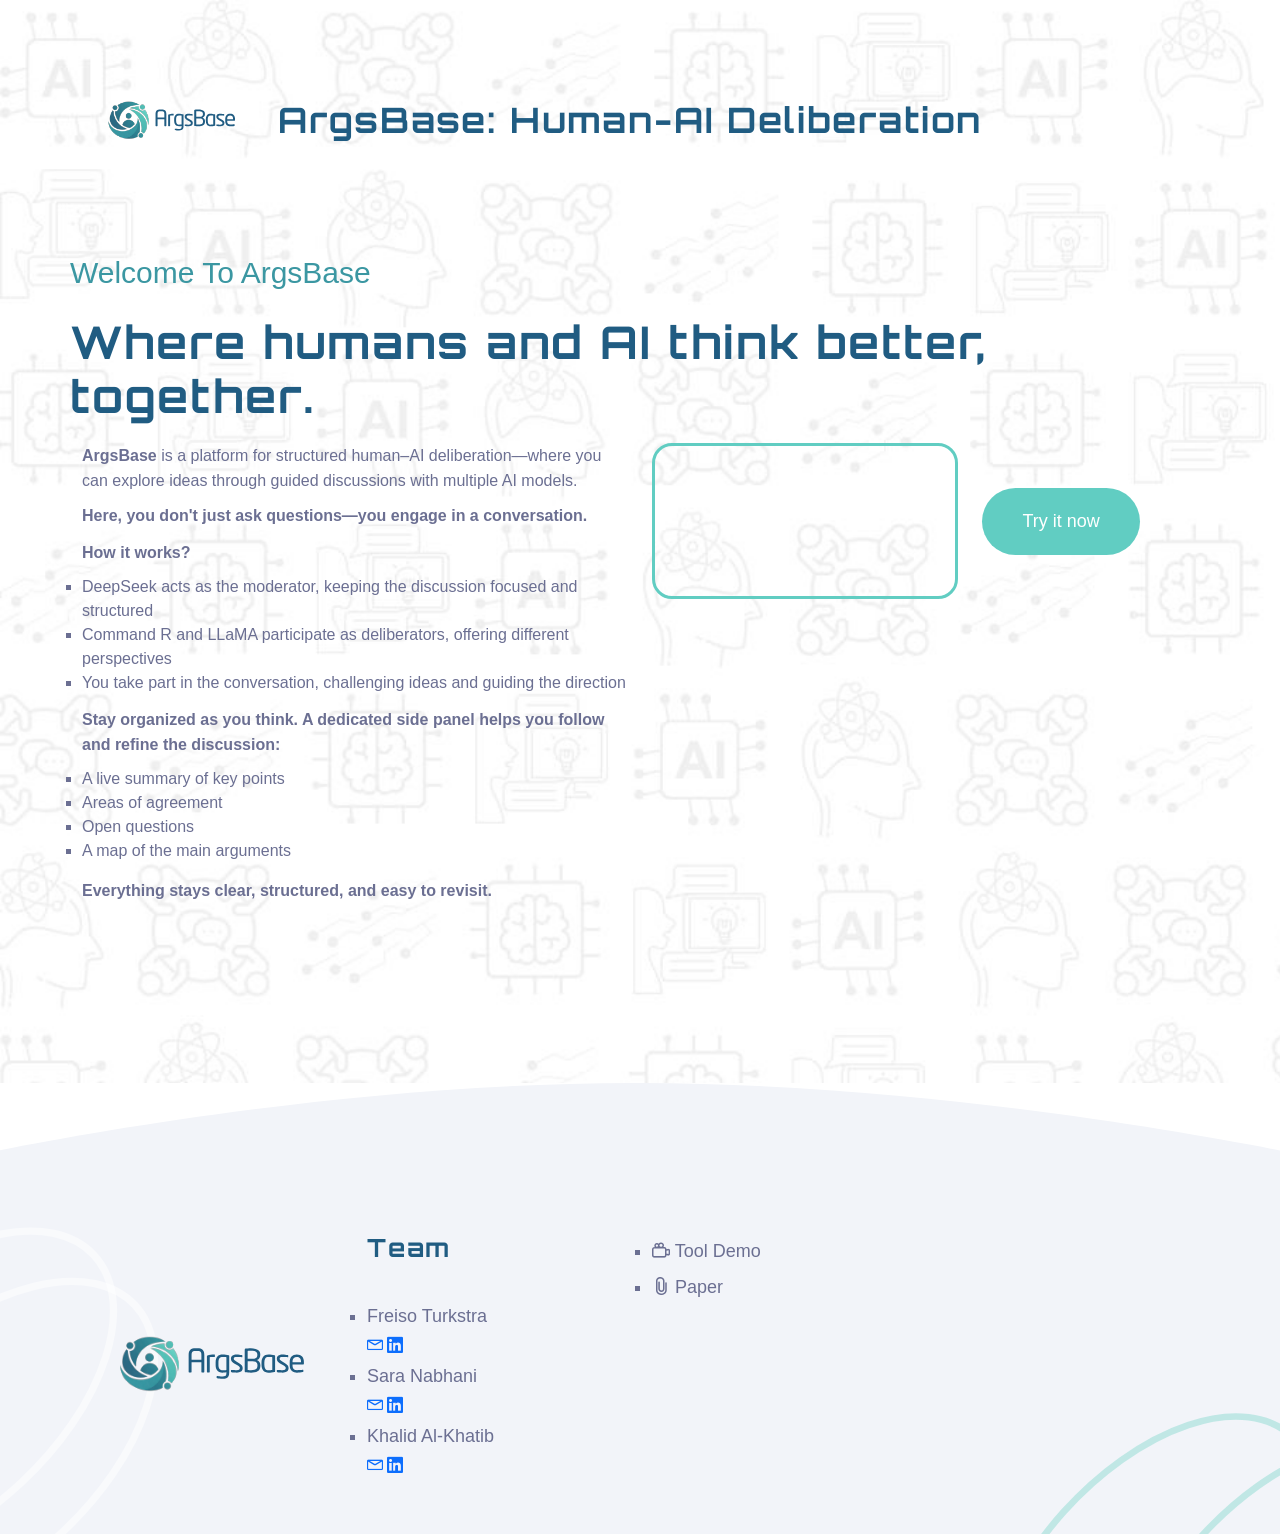
==== index.html @ 5668f100 "Add files via upload" ====
<!DOCTYPE html>
<html class="no-js" lang="">
  <head>
    <meta charset="utf-8" />
    <meta http-equiv="x-ua-compatible" content="ie=edge" />
    <title>ArgsBase || Human-AI Deliberation</title>
    <meta name="description" content="" />
    <meta name="viewport" content="width=device-width, initial-scale=1" />
    <link rel="shortcut icon" type="image/x-icon" href="assets/img/new logo.svg"/>
    <!-- Place favicon.ico in the root directory -->

    <!-- ========================= CSS here ========================= -->
    <link rel="stylesheet" href="assets/css/bootstrap-5.0.0-beta2.min.css" />
    <link rel="stylesheet" href="assets/css/LineIcons.2.0.css" />
    <link rel="stylesheet" href="assets/css/tiny-slider.css" />
    <link rel="stylesheet" href="assets/css/animate.css" />
    <link rel="stylesheet" href="assets/css/main.css" />
	<link href="https://fonts.googleapis.com/css2?family=Audiowide&display=swap" rel="stylesheet">
  </head>
  <body>
    <!--[if lte IE 9]>
      <p class="browserupgrade">
        You are using an <strong>outdated</strong> browser. Please
        <a href="https://browsehappy.com/">upgrade your browser</a> to improve
        your experience and security.
      </p>
    <![endif]-->

    <!-- ========================= preloader start ========================= -->
    <div class="preloader">
      <div class="loader">
        <div class="spinner">
          <div class="spinner-container">
            <div class="spinner-rotator">
              <div class="spinner-left">
                <div class="spinner-circle"></div>
              </div>
              <div class="spinner-right">
                <div class="spinner-circle"></div>
              </div>
            </div>
          </div>
        </div>
      </div>
    </div>
		<!-- preloader end -->
		

    <!-- ========================= header start ========================= -->
    <header class="header">
      <div class="navbar-area">
        <div class="container">
          <div class="row align-items-center">
            <div class="col-lg-12">
              <nav class="navbar navbar-expand-lg">
                <a class="navbar-brand" href="index.html">
                  <img src="assets/img/new_logo_t.svg" alt="Logo" width="100%" height="200" />
                </a>
				<h1>ArgsBase: Human-AI Deliberation</h1>
                <button class="navbar-toggler" type="button" data-bs-toggle="collapse" data-bs-target="#navbarSupportedContent" aria-controls="navbarSupportedContent" aria-expanded="false" aria-label="Toggle navigation">
                  <span class="toggler-icon"></span>
                  <span class="toggler-icon"></span>
                  <span class="toggler-icon"></span>
                </button>
              </nav>
              <!-- navbar -->
            </div>
          </div>
          <!-- row -->
        </div>
        <!-- container -->
      </div>
      <!-- navbar area -->
    </header>
    <!-- ========================= header end ========================= -->

    <!-- ========================= hero-section start ========================= -->
    <section id="home" class="hero-section" style="margin: 0px; padding-top: 250px;">
      <div class="container">
        <div class="row">
			<div class="hero-content" style="padding: 0; margin: 0;">
			<span class="wow fadeInLeft" data-wow-delay=".2s">Welcome To ArgsBase</span>
               <h1 class="wow fadeInUp" data-wow-delay=".4s" style="margin-bottom: 20px;">
								Where humans and AI think better, together.
							</h1>
			</div>						
          <div class="col-lg-6">
            <div class="hero-content">
							<!-- <span class="wow fadeInLeft" data-wow-delay=".2s">Welcome To ArgsBase</span>
               <h1 class="wow fadeInUp" data-wow-delay=".4s">
								Where humans and AI think better, together.
							</h1> -->
              <p class="wow fadeInUp" data-wow-delay=".6s" style="margin-bottom: 10px;">
                <strong>ArgsBase</strong> is a platform for structured human–AI deliberation—where you can explore ideas through guided discussions with multiple AI models.
</p>
				<p class="wow fadeInUp" data-wow-delay=".6s" style="font-weight: bolder; margin-bottom: 12px;">Here, you don't just ask questions—you engage in a conversation. </p>

<p class="wow fadeInUp" data-wow-delay=".6s" style="margin-bottom: 10px; font-weight: bold;">How it works?</p>
	<ul>
<li>DeepSeek acts as the moderator, keeping the discussion focused and structured</li>
<li>Command R and LLaMA participate as deliberators, offering different perspectives</li>
<li>You take part in the conversation, challenging ideas and guiding the direction</li>
</ul> 

<p class="wow fadeInUp" data-wow-delay=".6s" style="margin-bottom: 10px; margin-top: 12px; font-weight: bolder;">Stay organized as you think. A dedicated side panel helps you follow and refine the discussion:</p>
<ul>
<li>A live summary of key points</li>
<li>Areas of agreement</li>
<li>Open questions</li>
<li>A map of the main arguments</li>
</ul> 

<p class="wow fadeInUp" data-wow-delay=".6s" style="font-weight: bolder; margin-top: 15px;">Everything stays clear, structured, and easy to revisit.</p>
</p>
							<!-- <a href="https://quiet-pavlova-2ccf0b.netlify.app/" class="main-btn btn-hover wow fadeInUp" data-wow-delay=".6s">Try it now</a> -->
            </div>
					</div>
					<div class="col-lg-6">
						<div class="hero-img wow fadeInUp" data-wow-delay=".5s">
							<!-- <img src="assets/img/hero/hero-img.svg" alt=""> -->
							 <a href="https://youtu.be/43h_SSZMldo" target="_blank">
							<video autoplay loop muted playsinline style="width: 100%; height: auto; border: 3px solid #61cdc2; border-radius: 20px;">
  <source src="assets/img/ArgsBase Demo.mp4" type="video/mp4"> 
  Your browser does not support the video tag.
</video></a>  <a href="https://quiet-pavlova-2ccf0b.netlify.app/" class="main-btn btn-hover wow fadeInUp" data-wow-delay=".6s" style="margin: 20px;">Try it now</a>
        
						</div> 
					</div>
        </div>
			</div>
    </section>
		<!-- ========================= hero-section end ========================= -->


    <!-- ========================= footer start ========================= -->
		<footer class="footer">
			<div class="container">
				<div class="widget-wrapper">
					<div class="row">
						<div class="col-xl-3 col-md-6">
							<div class="footer-widget">
								<div class="logo mb-35">
									<a href="index.html"> <img src="assets/img/new_logo_t.svg" alt="" width="100%" height="100%"> </a>
								</div>
			
							</div>
						</div>

				

						<div class="col-xl-3 col-md-6">
							<div class="footer-widget">
								<h3>Team</h3>
								<ul>
									<li>Freiso Turkstra</li> <a href="mailto:f.turkstra@rug.nl"> <i class="lni lni-envelope"></i> </a> <a href="jvascript:void(0)"> <i class="lni lni-linkedin-original"></i> </a>
									<li>Sara Nabhani</li> <a href="mailto:s.nabhani@rug.nl"> <i class="lni lni-envelope"></i> </a> <a href="https://www.linkedin.com/in/saranabhani"> <i class="lni lni-linkedin-original"></i> </a>
									<li>Khalid Al-Khatib</li> <a href="mailto:khalid.alkhatib@rug.nl"> <i class="lni lni-envelope"></i> </a> <a href="jvascript:void(0)"> <i class="lni lni-linkedin-original"></i> </a>
								</ul>

							</div>
						</div>

						<div class="col-xl-3 col-md-6">
							<div class="footer-widget">
								
								<ul>
									<li><a href="https://youtu.be/43h_SSZMldo"><i class="lni lni-video"></i> Tool Demo </a></li>
									<li><a href="https://aclanthology.org/2026.eacl-demo.39/"><i class="lni lni-paperclip"></i> Paper </a></li>
									
								</ul>
							
							</div>
						</div>

					</div>
				</div>

			</div>
		</footer>
    <!-- ========================= footer end ========================= -->

    <!-- ========================= scroll-top ========================= -->
    <a href="#" class="scroll-top btn-hover">
      <i class="lni lni-chevron-up"></i>
    </a>

    <!-- ========================= JS here ========================= -->
    <script src="assets/js/bootstrap-5.0.0-beta2.min.js"></script>
    <script src="assets/js/count-up.min.js"></script>
    <script src="assets/js/tiny-slider.js"></script>
    <script src="assets/js/wow.min.js"></script>
    <script src="assets/js/polifill.js"></script>
    <script src="assets/js/main.js"></script>
  </body>
</html>
---- assets/css/main.css ----
/* ============================
  Template Name: Bliss
  Author: uideck
  Description: Digital Agency Bootstrap 5 Landing Page.
  Version: 1.0
=============================== */
@import url("https://fonts.googleapis.com/css2?family=Orbitron&display=swap");
.counter-up-section .counter-up-content .counter-up-wrapper .single-counter .icon, .footer .widget-wrapper .footer-widget .socials li a {
  display: flex;
  justify-content: center;
  align-items: center;
}

/*===========================
    01.COMMON css 
===========================*/
html {
  scroll-behavior: smooth;
}

body {
  font-family: "Nirand", sans-serif;
  font-weight: normal;
  font-style: normal;
  color: #6B6F92;
  overflow-x: hidden;
}

* {
  margin: 0;
  padding: 0;
  box-sizing: border-box;
}

a:focus,
input:focus,
textarea:focus,
button:focus,
.btn:focus,
.btn.focus,
.btn:not(:disabled):not(.disabled).active,
.btn:not(:disabled):not(.disabled):active {
  text-decoration: none;
  outline: none;
  box-shadow: none;
}

a:hover {
  color: #4E6EF1;
}

a {
  transition: all 0.3s ease-out 0s;
}

a,
a:focus,
a:hover {
  text-decoration: none;
}

i,
span,
a {
  display: inline-block;
}

audio,
canvas,
iframe,
img,
svg,
video {
  vertical-align: middle;
}

h1,
h2,
h3,
h4,
h5,
h6 {
  font-family: "Orbitron", sans-serif;
  font-weight: 700;
  margin: 0px;
  color: #205c82;
  letter-spacing: 2px;
}

.section-title p {
  font-size: 18px;
  line-height: 28px;
}

h1 a,
h2 a,
h3 a,
h4 a,
h5 a,
h6 a {
  color: inherit;
}

h1 {
  font-size: 35px;
}

h2 {
  font-size: 30px;
}

h3 {
  font-size: 25px;
}

h4 {
  font-size: 20px;
}

h5 {
  font-size: 18px;
}

h6 {
  font-size: 16px;
}

ul,
ol {
  margin: 0px;
  padding: 0px;
  list-style-type: square;
}

p {
  font-size: 16px;
  font-weight: 400;
  line-height: 25px;
  margin: 0px;
  padding: 0px;
}

.img-bg {
  background-position: center center;
  background-size: cover;
  background-repeat: no-repeat;
  width: 100%;
  height: 100%;
}

.error {
  color: orangered;
}

.success {
  color: green;
}

/*===== All Button Style =====*/
.main-btn {
  display: inline-block;
  font-weight: 500;
  text-align: center;
  white-space: nowrap;
  vertical-align: middle;
  user-select: none;
  padding: 20px 40px;
  font-size: 18px;
  border-radius: 50px;
  color: #fff;
  cursor: pointer;
  z-index: 5;
  transition: all .4s ease-in-out;
  border: none;
  background: #61cdc2;
  overflow: hidden;
}

.main-btn:hover {
  color: #fff;
}

.main-btn.border-btn {
  border: 2px solid #4E6EF1;
  background: transparent;
  color: #313450;
}

.btn-hover {
  position: relative;
  overflow: hidden;
}

.btn-hover::after {
  content: '';
  position: absolute;
  width: 0%;
  height: 0%;
  border-radius: 50%;
  background: rgba(0, 0, 0, 0.05);
  top: 50%;
  left: 50%;
  padding: 50%;
  z-index: -1;
  transition: all 0.3s ease-out 0s;
  transform: translate3d(-50%, -50%, 0) scale(0);
}

.btn-hover:hover::after {
  transform: translate3d(-50%, -50%, 0) scale(1.3);
}

.scroll-top {
  width: 45px;
  height: 45px;
  background: #61cdc2;
  display: none;
  justify-content: center;
  align-items: center;
  font-size: 18px;
  color: #fff;
  border-radius: 5px;
  position: fixed;
  bottom: 30px;
  right: 30px;
  z-index: 9;
  cursor: pointer;
  transition: all 0.3s ease-out 0s;
}

.scroll-top:hover {
  color: #fff;
  background: rgba(78, 110, 241, 0.8);
}

@keyframes animation1 {
  0% {
    transform: translateY(30px);
  }
  50% {
    transform: translateY(-30px);
  }
  100% {
    transform: translateY(30px);
  }
}

/*===== All Preloader Style =====*/
.preloader {
  /* Body Overlay */
  position: fixed;
  top: 0;
  left: 0;
  display: table;
  height: 100%;
  width: 100%;
  /* Change Background Color */
  background: #fff;
  z-index: 99999;
}

.preloader .loader {
  display: table-cell;
  vertical-align: middle;
  text-align: center;
}

.preloader .loader .spinner {
  position: absolute;
  left: 50%;
  top: 50%;
  width: 64px;
  margin-left: -32px;
  z-index: 18;
  pointer-events: none;
}

.preloader .loader .spinner .spinner-container {
  pointer-events: none;
  position: absolute;
  width: 100%;
  padding-bottom: 100%;
  top: 50%;
  left: 50%;
  margin-top: -50%;
  margin-left: -50%;
  animation: spinner-linspin 1568.2353ms linear infinite;
}

.preloader .loader .spinner .spinner-container .spinner-rotator {
  position: absolute;
  width: 100%;
  height: 100%;
  animation: spinner-easespin 5332ms cubic-bezier(0.4, 0, 0.2, 1) infinite both;
}

.preloader .loader .spinner .spinner-container .spinner-rotator .spinner-left {
  position: absolute;
  top: 0;
  left: 0;
  bottom: 0;
  overflow: hidden;
  right: 50%;
}

.preloader .loader .spinner .spinner-container .spinner-rotator .spinner-right {
  position: absolute;
  top: 0;
  right: 0;
  bottom: 0;
  overflow: hidden;
  left: 50%;
}

.preloader .loader .spinner-circle {
  box-sizing: border-box;
  position: absolute;
  width: 200%;
  height: 100%;
  border-style: solid;
  /* Spinner Color */
  border-color: #4E6EF1 #4E6EF1 #ddd;
  border-radius: 50%;
  border-width: 6px;
}

.preloader .loader .spinner-left .spinner-circle {
  left: 0;
  right: -100%;
  border-right-color: #ddd;
  animation: spinner-left-spin 1333ms cubic-bezier(0.4, 0, 0.2, 1) infinite both;
}

.preloader .loader .spinner-right .spinner-circle {
  left: -100%;
  right: 0;
  border-left-color: #ddd;
  animation: right-spin 1333ms cubic-bezier(0.4, 0, 0.2, 1) infinite both;
}

/* Preloader Animations */

@keyframes spinner-linspin {
  to {
    transform: rotate(360deg);
  }
}

@keyframes spinner-easespin {
  12.5% {
    transform: rotate(135deg);
  }
  25% {
    transform: rotate(270deg);
  }
  37.5% {
    transform: rotate(405deg);
  }
  50% {
    transform: rotate(540deg);
  }
  62.5% {
    transform: rotate(675deg);
  }
  75% {
    transform: rotate(810deg);
  }
  87.5% {
    transform: rotate(945deg);
  }
  to {
    transform: rotate(1080deg);
  }
}

@keyframes spinner-left-spin {
  0% {
    transform: rotate(130deg);
  }
  50% {
    transform: rotate(-5deg);
  }
  to {
    transform: rotate(130deg);
  }
}

@keyframes right-spin {
  0% {
    transform: rotate(-130deg);
  }
  50% {
    transform: rotate(5deg);
  }
  to {
    transform: rotate(-130deg);
  }
}

/*===========================
    02.HEADER css 
===========================*/
/*===== NAVBAR =====*/
.navbar-area {
  position: absolute;
  top: 0;
  left: 0;
  width: 100%;
  z-index: 99;
  transition: all 0.3s ease-out 0s;
}

.sticky {
  position: fixed;
  z-index: 99;
  background-color: #fff;
  box-shadow: 0px 20px 50px 0px rgba(0, 0, 0, 0.05);
  transition: all 0.3s ease-out 0s;
}

.sticky .navbar {
  padding: 17px 0;
}

@media only screen and (min-width: 768px) and (max-width: 991px), (max-width: 767px) {
  .sticky .navbar {
    padding: 15px 0;
  }
}

.sticky .navbar .navbar-nav .nav-item a {
  color: #313450;
}

.sticky .navbar .navbar-toggler .toggler-icon {
  background: #313450;
}

.navbar {
  padding: 0;
  border-radius: 5px;
  position: relative;
  transition: all 0.3s ease-out 0s;
  padding: 20px 0;
}

@media only screen and (min-width: 768px) and (max-width: 991px), (max-width: 767px) {
  .navbar {
    padding: 17px 0;
  }
}

.navbar-brand {
  padding: 0;
}

.navbar-brand img {
  max-width: 180px;
}

.navbar-toggler {
  padding: 0;
}

.navbar-toggler:focus {
  outline: none;
  box-shadow: none;
}

.navbar-toggler .toggler-icon {
  width: 30px;
  height: 2px;
  background-color: #313450;
  display: block;
  margin: 5px 0;
  position: relative;
  transition: all 0.3s ease-out 0s;
}

.navbar-toggler.active .toggler-icon:nth-of-type(1) {
  transform: rotate(45deg);
  top: 7px;
}

.navbar-toggler.active .toggler-icon:nth-of-type(2) {
  opacity: 0;
}

.navbar-toggler.active .toggler-icon:nth-of-type(3) {
  transform: rotate(135deg);
  top: -7px;
}

@media only screen and (min-width: 768px) and (max-width: 991px), (max-width: 767px) {
  .navbar-collapse {
    position: absolute;
    top: 100%;
    left: 0;
    width: 100%;
    background-color: #fff;
    z-index: 9;
    box-shadow: 0px 15px 20px 0px rgba(0, 0, 0, 0.1);
    padding: 5px 12px;
  }
}

.navbar-nav .nav-item {
  position: relative;
  margin-left: 40px;
}

@media only screen and (min-width: 768px) and (max-width: 991px), (max-width: 767px) {
  .navbar-nav .nav-item {
    margin-left: 20px;
  }
}

.navbar-nav .nav-item a {
  font-size: 18px;
  font-weight: 400;
  color: #6B6F92;
  transition: all 0.3s ease-out 0s;
  padding: 10px 0;
  position: relative;
}

@media only screen and (min-width: 768px) and (max-width: 991px), (max-width: 767px) {
  .navbar-nav .nav-item a {
    display: inline-block;
    padding: 6px 0px;
    color: #6B6F92;
  }
}

.navbar-nav .nav-item a::before {
  content: '';
  position: absolute;
  bottom: 0;
  right: 0;
  left: auto;
  width: 0;
  height: 2px;
  background: #4E6EF1;
  z-index: -1;
  opacity: 0;
  border-radius: 10px;
  transition: all 0.3s ease-out 0s;
}

.navbar-nav .nav-item a:hover, .navbar-nav .nav-item a.active {
  color: #4E6EF1;
}

.navbar-nav .nav-item a:hover::before, .navbar-nav .nav-item a.active::before {
  right: auto;
  left: 0;
  opacity: 1;
  width: 100%;
}

.navbar-nav .nav-item:hover .sub-menu {
  top: 100%;
  opacity: 1;
  visibility: visible;
}

@media only screen and (min-width: 768px) and (max-width: 991px) {
  .navbar-nav .nav-item:hover .sub-menu {
    top: 0;
  }
}

@media (max-width: 767px) {
  .navbar-nav .nav-item:hover .sub-menu {
    top: 0;
  }
}

.navbar-nav .nav-item .sub-menu {
  width: 200px;
  background-color: #fff;
  box-shadow: 0px 0px 20px 0px rgba(0, 0, 0, 0.1);
  position: absolute;
  top: 110%;
  left: 0;
  opacity: 0;
  visibility: hidden;
  transition: all 0.3s ease-out 0s;
}

@media only screen and (min-width: 768px) and (max-width: 991px) {
  .navbar-nav .nav-item .sub-menu {
    position: relative;
    width: 100%;
    top: 0;
    display: none;
    opacity: 1;
    visibility: visible;
  }
}

@media (max-width: 767px) {
  .navbar-nav .nav-item .sub-menu {
    position: relative;
    width: 100%;
    top: 0;
    display: none;
    opacity: 1;
    visibility: visible;
  }
}

.navbar-nav .nav-item .sub-menu li {
  display: block;
}

.navbar-nav .nav-item .sub-menu li a {
  display: block;
  padding: 8px 20px;
  color: #222;
}

.navbar-nav .nav-item .sub-menu li a.active, .navbar-nav .nav-item .sub-menu li a:hover {
  padding-left: 25px;
  color: #4E6EF1;
}

.navbar-nav .sub-nav-toggler {
  display: none;
}

@media only screen and (min-width: 768px) and (max-width: 991px) {
  .navbar-nav .sub-nav-toggler {
    display: block;
    position: absolute;
    right: 0;
    top: 0;
    background: none;
    color: #222;
    font-size: 18px;
    border: 0;
    width: 30px;
    height: 30px;
  }
}

@media (max-width: 767px) {
  .navbar-nav .sub-nav-toggler {
    display: block;
    position: absolute;
    right: 0;
    top: 0;
    background: none;
    color: #222;
    font-size: 18px;
    border: 0;
    width: 30px;
    height: 30px;
  }
}

.navbar-nav .sub-nav-toggler span {
  width: 8px;
  height: 8px;
  border-left: 1px solid #222;
  border-bottom: 1px solid #222;
  transform: rotate(-45deg);
  position: relative;
  top: -5px;
}

/* ============== hero-area ============ */
.hero-section {
  position: relative;
  z-index: 1;
  padding: 250px 0 120px;
  background-image: url("../img/bg.jpg");
  background-repeat: no-repeat;
  background-position: left bottom;
  background-size: cover;
}

@media only screen and (min-width: 1200px) and (max-width: 1399px) {
  .hero-section {
    padding: 180px 0 140px;
  }
}

@media only screen and (min-width: 992px) and (max-width: 1199px) {
  .hero-section {
    padding: 180px 0 140px;
  }
}

@media only screen and (min-width: 768px) and (max-width: 991px) {
  .hero-section .hero-content {
    margin-bottom: 50px;
  }
}

@media (max-width: 767px) {
  .hero-section .hero-content {
    margin-bottom: 50px;
  }
}

.hero-section .hero-content span {
  font-family: "Archivo Black", sans-serif;
  font-size: 30px;
  color: #3b97a2;
  margin-bottom: 20px;
}

@media only screen and (min-width: 992px) and (max-width: 1199px) {
  .hero-section .hero-content span {
    font-size: 25px;
  }
}

.hero-section .hero-content h1 {
  font-size: 50px;
  margin-bottom: 35px;
}

@media only screen and (min-width: 1200px) and (max-width: 1399px) {
  .hero-section .hero-content h1 {
    font-size: 45px;
  }
}

@media only screen and (min-width: 992px) and (max-width: 1199px) {
  .hero-section .hero-content h1 {
    font-size: 37px;
  }
}

@media (max-width: 767px) {
  .hero-section .hero-content h1 {
    font-size: 36px;
  }
}

@media only screen and (min-width: 480px) and (max-width: 767px) {
  .hero-section .hero-content h1 {
    font-size: 45px;
  }
}

.hero-section .hero-content p {
  margin-bottom: 40px;
}

@media only screen and (min-width: 1200px) and (max-width: 1399px) {
  .hero-section .hero-img img {
    width: 100%;
  }
}

@media only screen and (min-width: 992px) and (max-width: 1199px) {
  .hero-section .hero-img img {
    width: 100%;
  }
}

@media only screen and (min-width: 768px) and (max-width: 991px) {
  .hero-section .hero-img img {
    width: 100%;
  }
}

@media (max-width: 767px) {
  .hero-section .hero-img img {
    width: 100%;
  }
}

.hero-section .hero-shape .shape {
  position: absolute;
  z-index: -1;
}

.hero-section .hero-shape .shape.shape-1 {
  top: -285px;
  right: -300px;
}

@media only screen and (min-width: 1200px) and (max-width: 1399px) {
  .hero-section .hero-shape .shape.shape-1 {
    top: -420px;
    right: -550px;
  }
}

@media only screen and (min-width: 992px) and (max-width: 1199px) {
  .hero-section .hero-shape .shape.shape-1 {
    top: -400px;
    right: -550px;
  }
}

@media only screen and (min-width: 768px) and (max-width: 991px) {
  .hero-section .hero-shape .shape.shape-1 {
    display: none;
  }
}

@media (max-width: 767px) {
  .hero-section .hero-shape .shape.shape-1 {
    display: none;
  }
}

.client-logo-section .single-logo {
  opacity: .43;
  transition: all 0.3s ease-out 0s;
}

.client-logo-section .single-logo:hover {
  opacity: 1;
}

.client-logo-section .single-logo img {
  max-width: 100%;
}

/* ======= about css ========*/
.about-section .about-img img {
  width: 100%;
}

.about-section .accordion .single-faq {
  margin-bottom: 20px;
  border-radius: 10px;
  background: #fff;
  box-shadow: 0px 0px 35px #f2f4f9;
}

.about-section .accordion .single-faq button {
  padding: 20px 30px 15px;
  border: none;
  background: none;
  font-size: 20px;
  font-weight: 500;
  color: #313450;
  position: relative;
}

.about-section .accordion .single-faq button::after {
  content: "\eb2c";
  font: normal normal normal 1em/1 "LineIcons";
  position: absolute;
  right: 30px;
  top: 50%;
  transform: translateY(-50%);
  transition: all 0.3s ease-out 0s;
}

.about-section .accordion .single-faq button.collapsed::after {
  content: "\eb53";
}

.about-section .accordion .single-faq .faq-content {
  padding: 0 30px;
  padding-bottom: 20px;
}

/* ============== service css ==============*/
.service-section {
  background-image: url("../img/service/service-bg.jpg");
}

.service-section .single-service {
  text-align: center;
  padding: 50px 30px;
  border-radius: 10px;
  background: #fff;
  margin-bottom: 30px;
}

.service-section .single-service:hover .icon {
  color: #fff;
}

.service-section .single-service:hover .icon.color-1 {
  background: #FB32FB;
}

.service-section .single-service:hover .icon.color-2 {
  background: #4E6EF1;
}

.service-section .single-service:hover .icon.color-3 {
  background: #FF3B3B;
}

.service-section .single-service:hover .icon.color-4 {
  background: #5A37FF;
}

.service-section .single-service .icon {
  width: 95px;
  height: 95px;
  border-radius: 50%;
  display: flex;
  justify-content: center;
  align-items: center;
  margin: auto;
  margin-bottom: 30px;
  font-size: 40px;
  color: #313450;
  transition: all 0.3s ease-out 0s;
}

.service-section .single-service .icon.color-1 {
  background: #FFEFFF;
}

.service-section .single-service .icon.color-2 {
  background: #E4E9FF;
}

.service-section .single-service .icon.color-3 {
  background: #FFEAEA;
}

.service-section .single-service .icon.color-4 {
  background: #ECE8FF;
}

.service-section .single-service .content h3 {
  font-size: 24px;
  margin-bottom: 15px;
}

/* ============= counter-up css =========== */
@media only screen and (min-width: 1400px) {
  .counter-up-section .counter-up-content {
    margin-right: 65px;
  }
}

.counter-up-section .counter-up-content .counter-up-wrapper .single-counter {
  margin-bottom: 35px;
}

.counter-up-section .counter-up-content .counter-up-wrapper .single-counter .icon {
  width: 80px;
  height: 80px;
  border-radius: 10px;
  margin-bottom: 20px;
  color: #4E6EF1;
  font-size: 42px;
}

.counter-up-section .counter-up-content .counter-up-wrapper .single-counter .icon.color-1 {
  background: #FFEFFF;
}

.counter-up-section .counter-up-content .counter-up-wrapper .single-counter .icon.color-2 {
  background: #E1F2FB;
}

.counter-up-section .counter-up-content .counter-up-wrapper .single-counter .icon.color-3 {
  background: #FFEAEA;
}

.counter-up-section .counter-up-content .counter-up-wrapper .single-counter .icon.color-4 {
  background: #ECE8FF;
}

.counter-up-section .counter-up-content .counter-up-wrapper .single-counter .content h1 {
  font-size: 45px;
  margin-bottom: 10px;
}

@media only screen and (min-width: 992px) and (max-width: 1199px) {
  .counter-up-section .counter-up-content .counter-up-wrapper .single-counter .content h1 {
    font-size: 38px;
  }
}

.counter-up-section .counter-up-content .counter-up-wrapper .single-counter .content span {
  font-size: 25px;
  font-weight: 500;
}

@media only screen and (min-width: 992px) and (max-width: 1199px) {
  .counter-up-section .counter-up-content .counter-up-wrapper .single-counter .content span {
    font-size: 18px;
  }
}

.counter-up-section .counter-up-img img {
  width: 100%;
}

/* =========== footer css =========== */
.footer {
  background-image: url("../img/footer_bg.svg");
  background-size: cover;
  background-position: top center;
  padding-top: 150px;
}

.footer .widget-wrapper .footer-widget {
  margin-bottom: 40px;
}

.footer .widget-wrapper .footer-widget .desc {
  font-size: 18px;
  line-height: 28px;
}

.footer .widget-wrapper .footer-widget .socials {
  display: flex;
  align-items: center;
}

.footer .widget-wrapper .footer-widget .socials li {
  margin-right: 20px;
}

.footer .widget-wrapper .footer-widget .socials li a {
  width: 40px;
  height: 40px;
  border-radius: 50%;
  color: #6B6F92;
  background: #fff;
}

.footer .widget-wrapper .footer-widget .socials li a:hover {
  padding-left: 0px;
}

.footer .widget-wrapper .footer-widget h3 {
  margin-bottom: 35px;
}

.footer .widget-wrapper .footer-widget ul li {
  font-size: 18px;
  line-height: 36px;
}

.footer .widget-wrapper .footer-widget ul li a {
  color: #6B6F92;
}

.footer .widget-wrapper .footer-widget ul li a:hover {
  color: #4E6EF1;
  padding-left: 7px;
}

.footer .copy-right {
  text-align: center;
  padding: 30px 0;
  border-top: 2px solid #fff;
}

/* ======================
    DEFAULT CSS
========================= */
.mt-5 {
  margin-top: 5px;
}

.mt-10 {
  margin-top: 10px;
}

.mt-15 {
  margin-top: 15px;
}

.mt-20 {
  margin-top: 20px;
}

.mt-25 {
  margin-top: 25px;
}

.mt-30 {
  margin-top: 30px;
}

.mt-35 {
  margin-top: 35px;
}

.mt-40 {
  margin-top: 40px;
}

.mt-45 {
  margin-top: 45px;
}

.mt-50 {
  margin-top: 50px;
}

.mt-55 {
  margin-top: 55px;
}

.mt-60 {
  margin-top: 60px;
}

.mt-65 {
  margin-top: 65px;
}

.mt-70 {
  margin-top: 70px;
}

.mt-75 {
  margin-top: 75px;
}

.mt-80 {
  margin-top: 80px;
}

.mt-85 {
  margin-top: 85px;
}

.mt-90 {
  margin-top: 90px;
}

.mt-95 {
  margin-top: 95px;
}

.mt-100 {
  margin-top: 100px;
}

.mt-105 {
  margin-top: 105px;
}

.mt-110 {
  margin-top: 110px;
}

.mt-115 {
  margin-top: 115px;
}

.mt-120 {
  margin-top: 120px;
}

.mt-125 {
  margin-top: 125px;
}

.mt-130 {
  margin-top: 130px;
}

.mt-135 {
  margin-top: 135px;
}

.mt-140 {
  margin-top: 140px;
}

.mt-145 {
  margin-top: 145px;
}

.mt-150 {
  margin-top: 150px;
}

.mt-155 {
  margin-top: 155px;
}

.mt-160 {
  margin-top: 160px;
}

.mt-165 {
  margin-top: 165px;
}

.mt-170 {
  margin-top: 170px;
}

.mt-175 {
  margin-top: 175px;
}

.mt-180 {
  margin-top: 180px;
}

.mt-185 {
  margin-top: 185px;
}

.mt-190 {
  margin-top: 190px;
}

.mt-195 {
  margin-top: 195px;
}

.mt-200 {
  margin-top: 200px;
}

.mt-205 {
  margin-top: 205px;
}

.mt-210 {
  margin-top: 210px;
}

.mt-215 {
  margin-top: 215px;
}

.mt-220 {
  margin-top: 220px;
}

.mt-225 {
  margin-top: 225px;
}

.mb-5 {
  margin-bottom: 5px;
}

.mb-10 {
  margin-bottom: 10px;
}

.mb-15 {
  margin-bottom: 15px;
}

.mb-20 {
  margin-bottom: 20px;
}

.mb-25 {
  margin-bottom: 25px;
}

.mb-30 {
  margin-bottom: 30px;
}

.mb-35 {
  margin-bottom: 35px;
}

.mb-40 {
  margin-bottom: 40px;
}

.mb-45 {
  margin-bottom: 45px;
}

.mb-50 {
  margin-bottom: 50px;
}

.mb-55 {
  margin-bottom: 55px;
}

.mb-60 {
  margin-bottom: 60px;
}

.mb-65 {
  margin-bottom: 65px;
}

.mb-70 {
  margin-bottom: 70px;
}

.mb-75 {
  margin-bottom: 75px;
}

.mb-80 {
  margin-bottom: 80px;
}

.mb-85 {
  margin-bottom: 85px;
}

.mb-90 {
  margin-bottom: 90px;
}

.mb-95 {
  margin-bottom: 95px;
}

.mb-100 {
  margin-bottom: 100px;
}

.mb-105 {
  margin-bottom: 105px;
}

.mb-110 {
  margin-bottom: 110px;
}

.mb-115 {
  margin-bottom: 115px;
}

.mb-120 {
  margin-bottom: 120px;
}

.mb-125 {
  margin-bottom: 125px;
}

.mb-130 {
  margin-bottom: 130px;
}

.mb-135 {
  margin-bottom: 135px;
}

.mb-140 {
  margin-bottom: 140px;
}

.mb-145 {
  margin-bottom: 145px;
}

.mb-150 {
  margin-bottom: 150px;
}

.mb-155 {
  margin-bottom: 155px;
}

.mb-160 {
  margin-bottom: 160px;
}

.mb-165 {
  margin-bottom: 165px;
}

.mb-170 {
  margin-bottom: 170px;
}

.mb-175 {
  margin-bottom: 175px;
}

.mb-180 {
  margin-bottom: 180px;
}

.mb-185 {
  margin-bottom: 185px;
}

.mb-190 {
  margin-bottom: 190px;
}

.mb-195 {
  margin-bottom: 195px;
}

.mb-200 {
  margin-bottom: 200px;
}

.mb-205 {
  margin-bottom: 205px;
}

.mb-210 {
  margin-bottom: 210px;
}

.mb-215 {
  margin-bottom: 215px;
}

.mb-220 {
  margin-bottom: 220px;
}

.mb-225 {
  margin-bottom: 225px;
}

.pt-5 {
  padding-top: 5px;
}

.pt-10 {
  padding-top: 10px;
}

.pt-15 {
  padding-top: 15px;
}

.pt-20 {
  padding-top: 20px;
}

.pt-25 {
  padding-top: 25px;
}

.pt-30 {
  padding-top: 30px;
}

.pt-35 {
  padding-top: 35px;
}

.pt-40 {
  padding-top: 40px;
}

.pt-45 {
  padding-top: 45px;
}

.pt-50 {
  padding-top: 50px;
}

.pt-55 {
  padding-top: 55px;
}

.pt-60 {
  padding-top: 60px;
}

.pt-65 {
  padding-top: 65px;
}

.pt-70 {
  padding-top: 70px;
}

.pt-75 {
  padding-top: 75px;
}

.pt-80 {
  padding-top: 80px;
}

.pt-85 {
  padding-top: 85px;
}

.pt-90 {
  padding-top: 90px;
}

.pt-95 {
  padding-top: 95px;
}

.pt-100 {
  padding-top: 100px;
}

.pt-105 {
  padding-top: 105px;
}

.pt-110 {
  padding-top: 110px;
}

.pt-115 {
  padding-top: 115px;
}

.pt-120 {
  padding-top: 120px;
}

.pt-125 {
  padding-top: 125px;
}

.pt-130 {
  padding-top: 130px;
}

.pt-135 {
  padding-top: 135px;
}

.pt-140 {
  padding-top: 140px;
}

.pt-145 {
  padding-top: 145px;
}

.pt-150 {
  padding-top: 150px;
}

.pt-155 {
  padding-top: 155px;
}

.pt-160 {
  padding-top: 160px;
}

.pt-165 {
  padding-top: 165px;
}

.pt-170 {
  padding-top: 170px;
}

.pt-175 {
  padding-top: 175px;
}

.pt-180 {
  padding-top: 180px;
}

.pt-185 {
  padding-top: 185px;
}

.pt-190 {
  padding-top: 190px;
}

.pt-195 {
  padding-top: 195px;
}

.pt-200 {
  padding-top: 200px;
}

.pt-205 {
  padding-top: 205px;
}

.pt-210 {
  padding-top: 210px;
}

.pt-215 {
  padding-top: 215px;
}

.pt-220 {
  padding-top: 220px;
}

.pt-225 {
  padding-top: 225px;
}

.pb-5 {
  padding-bottom: 5px;
}

.pb-10 {
  padding-bottom: 10px;
}

.pb-15 {
  padding-bottom: 15px;
}

.pb-20 {
  padding-bottom: 20px;
}

.pb-25 {
  padding-bottom: 25px;
}

.pb-30 {
  padding-bottom: 30px;
}

.pb-35 {
  padding-bottom: 35px;
}

.pb-40 {
  padding-bottom: 40px;
}

.pb-45 {
  padding-bottom: 45px;
}

.pb-50 {
  padding-bottom: 50px;
}

.pb-55 {
  padding-bottom: 55px;
}

.pb-60 {
  padding-bottom: 60px;
}

.pb-65 {
  padding-bottom: 65px;
}

.pb-70 {
  padding-bottom: 70px;
}

.pb-75 {
  padding-bottom: 75px;
}

.pb-80 {
  padding-bottom: 80px;
}

.pb-85 {
  padding-bottom: 85px;
}

.pb-90 {
  padding-bottom: 90px;
}

.pb-95 {
  padding-bottom: 95px;
}

.pb-100 {
  padding-bottom: 100px;
}

.pb-105 {
  padding-bottom: 105px;
}

.pb-110 {
  padding-bottom: 110px;
}

.pb-115 {
  padding-bottom: 115px;
}

.pb-120 {
  padding-bottom: 120px;
}

.pb-125 {
  padding-bottom: 125px;
}

.pb-130 {
  padding-bottom: 130px;
}

.pb-135 {
  padding-bottom: 135px;
}

.pb-140 {
  padding-bottom: 140px;
}

.pb-145 {
  padding-bottom: 145px;
}

.pb-150 {
  padding-bottom: 150px;
}

.pb-155 {
  padding-bottom: 155px;
}

.pb-160 {
  padding-bottom: 160px;
}

.pb-165 {
  padding-bottom: 165px;
}

.pb-170 {
  padding-bottom: 170px;
}

.pb-175 {
  padding-bottom: 175px;
}

.pb-180 {
  padding-bottom: 180px;
}

.pb-185 {
  padding-bottom: 185px;
}

.pb-190 {
  padding-bottom: 190px;
}

.pb-195 {
  padding-bottom: 195px;
}

.pb-200 {
  padding-bottom: 200px;
}

.pb-205 {
  padding-bottom: 205px;
}

.pb-210 {
  padding-bottom: 210px;
}

.pb-215 {
  padding-bottom: 215px;
}

.pb-220 {
  padding-bottom: 220px;
}

.pb-225 {
  padding-bottom: 225px;
}
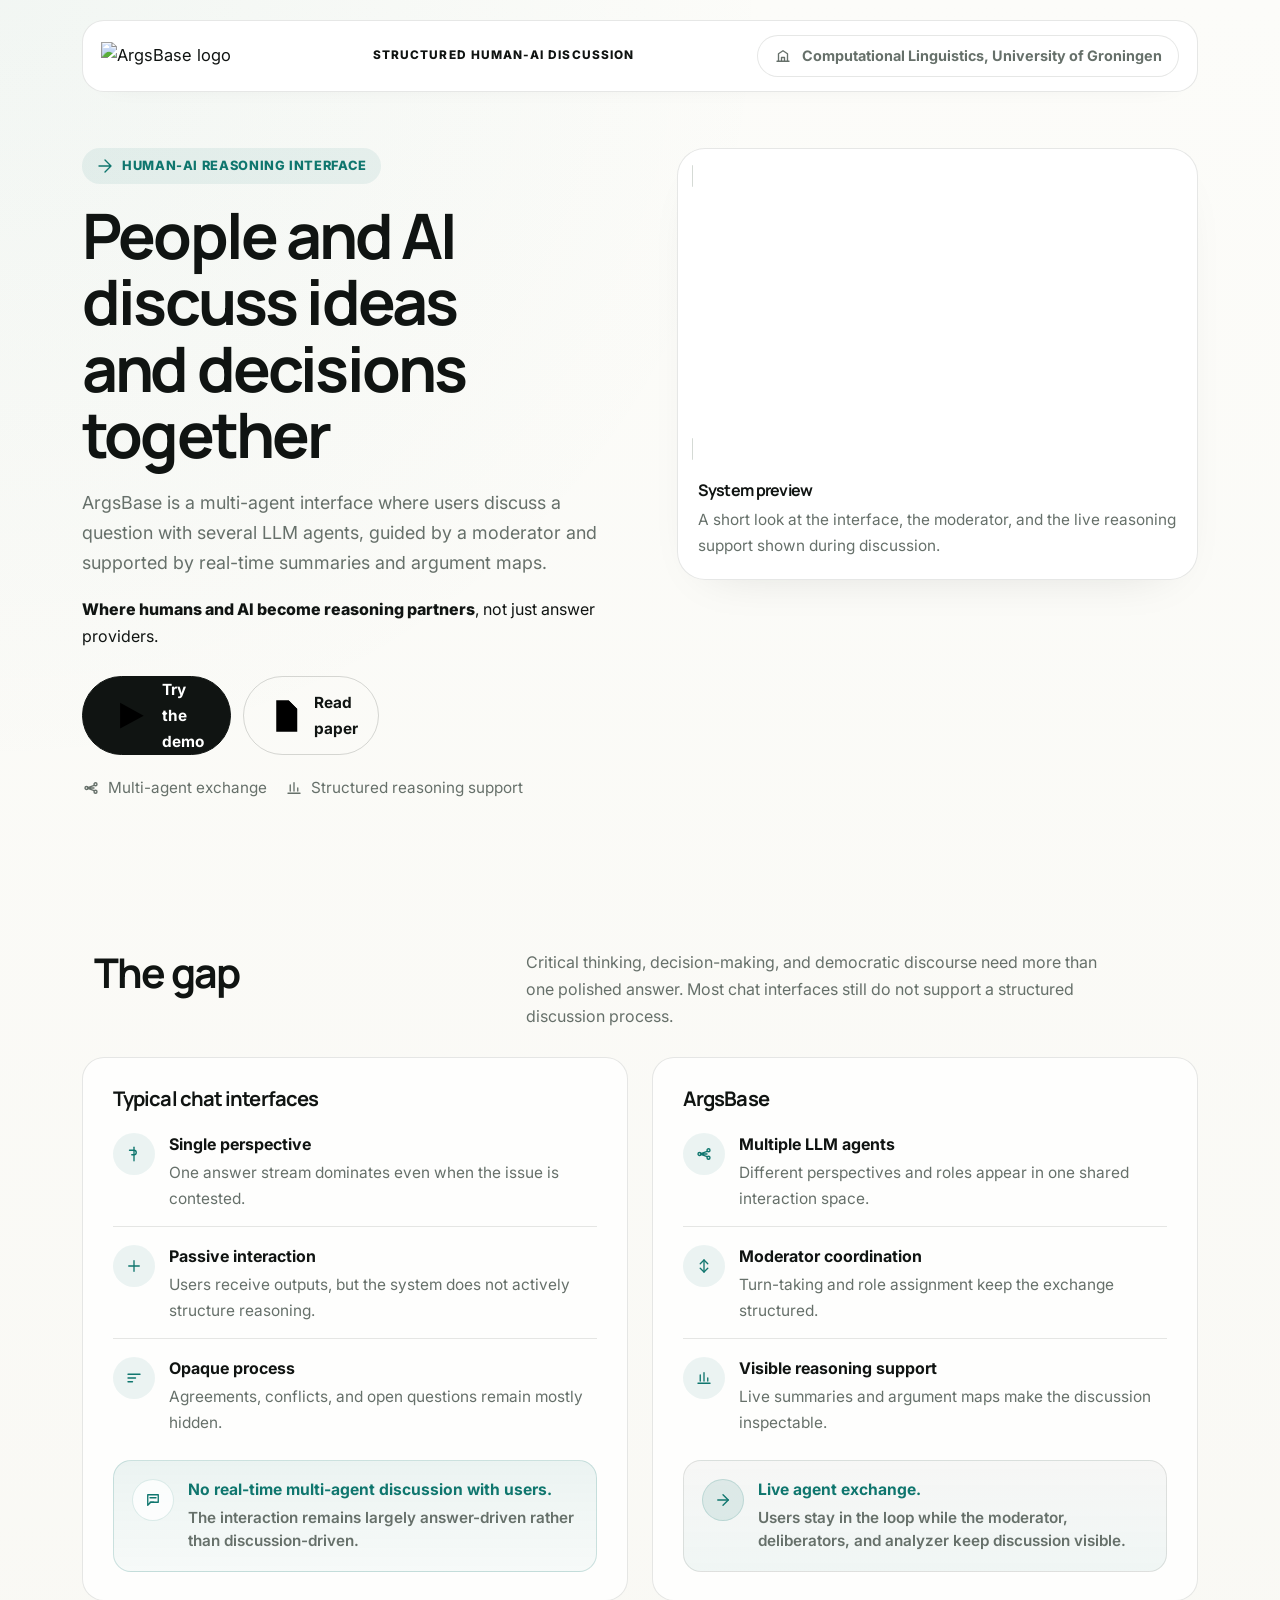
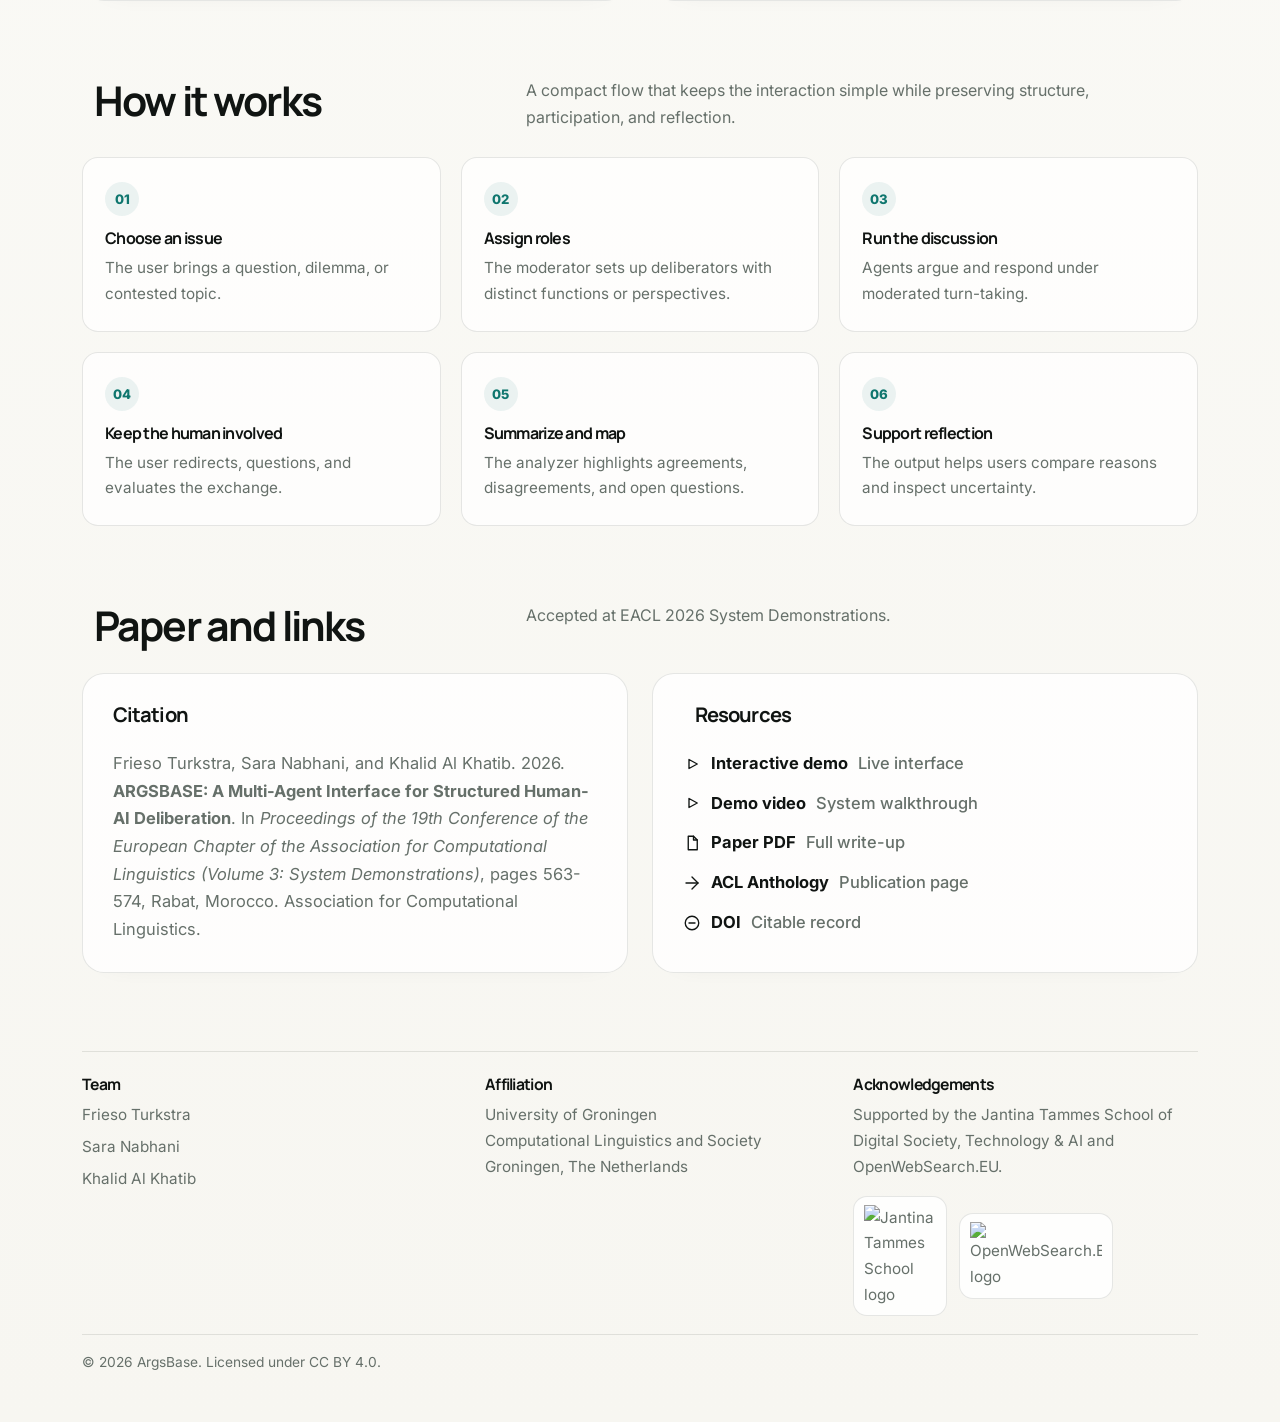
==== commit 8598aad7: "Add files via upload" ====
--- a/index.html
+++ b/index.html
@@ -1,195 +1,781 @@
-<!DOCTYPE html>
-<html class="no-js" lang="">
-  <head>
-    <meta charset="utf-8" />
-    <meta http-equiv="x-ua-compatible" content="ie=edge" />
-    <title>ArgsBase || Human-AI Deliberation</title>
-    <meta name="description" content="" />
-    <meta name="viewport" content="width=device-width, initial-scale=1" />
-    <link rel="shortcut icon" type="image/x-icon" href="assets/img/new logo.svg"/>
-    <!-- Place favicon.ico in the root directory -->
-
-    <!-- ========================= CSS here ========================= -->
-    <link rel="stylesheet" href="assets/css/bootstrap-5.0.0-beta2.min.css" />
-    <link rel="stylesheet" href="assets/css/LineIcons.2.0.css" />
-    <link rel="stylesheet" href="assets/css/tiny-slider.css" />
-    <link rel="stylesheet" href="assets/css/animate.css" />
-    <link rel="stylesheet" href="assets/css/main.css" />
-	<link href="https://fonts.googleapis.com/css2?family=Audiowide&display=swap" rel="stylesheet">
-  </head>
-  <body>
-    <!--[if lte IE 9]>
-      <p class="browserupgrade">
-        You are using an <strong>outdated</strong> browser. Please
-        <a href="https://browsehappy.com/">upgrade your browser</a> to improve
-        your experience and security.
-      </p>
-    <![endif]-->
-
-    <!-- ========================= preloader start ========================= -->
-    <div class="preloader">
-      <div class="loader">
-        <div class="spinner">
-          <div class="spinner-container">
-            <div class="spinner-rotator">
-              <div class="spinner-left">
-                <div class="spinner-circle"></div>
-              </div>
-              <div class="spinner-right">
-                <div class="spinner-circle"></div>
-              </div>
-            </div>
-          </div>
-        </div>
-      </div>
-    </div>
-		<!-- preloader end -->
-		
-
-    <!-- ========================= header start ========================= -->
-    <header class="header">
-      <div class="navbar-area">
-        <div class="container">
-          <div class="row align-items-center">
-            <div class="col-lg-12">
-              <nav class="navbar navbar-expand-lg">
-                <a class="navbar-brand" href="index.html">
-                  <img src="assets/img/new_logo_t.svg" alt="Logo" width="100%" height="200" />
-                </a>
-				<h1>ArgsBase: Human-AI Deliberation</h1>
-                <button class="navbar-toggler" type="button" data-bs-toggle="collapse" data-bs-target="#navbarSupportedContent" aria-controls="navbarSupportedContent" aria-expanded="false" aria-label="Toggle navigation">
-                  <span class="toggler-icon"></span>
-                  <span class="toggler-icon"></span>
-                  <span class="toggler-icon"></span>
-                </button>
-              </nav>
-              <!-- navbar -->
-            </div>
-          </div>
-          <!-- row -->
-        </div>
-        <!-- container -->
-      </div>
-      <!-- navbar area -->
-    </header>
-    <!-- ========================= header end ========================= -->
-
-    <!-- ========================= hero-section start ========================= -->
-    <section id="home" class="hero-section" style="margin: 0px; padding-top: 250px;">
-      <div class="container">
-        <div class="row">
-			<div class="hero-content" style="padding: 0; margin: 0;">
-			<span class="wow fadeInLeft" data-wow-delay=".2s">Welcome To ArgsBase</span>
-               <h1 class="wow fadeInUp" data-wow-delay=".4s" style="margin-bottom: 20px;">
-								Where humans and AI think better, together.
-							</h1>
-			</div>						
-          <div class="col-lg-6">
-            <div class="hero-content">
-							<!-- <span class="wow fadeInLeft" data-wow-delay=".2s">Welcome To ArgsBase</span>
-               <h1 class="wow fadeInUp" data-wow-delay=".4s">
-								Where humans and AI think better, together.
-							</h1> -->
-              <p class="wow fadeInUp" data-wow-delay=".6s" style="margin-bottom: 10px;">
-                <strong>ArgsBase</strong> is a platform for structured human–AI deliberation—where you can explore ideas through guided discussions with multiple AI models.
-</p>
-				<p class="wow fadeInUp" data-wow-delay=".6s" style="font-weight: bolder; margin-bottom: 12px;">Here, you don't just ask questions—you engage in a conversation. </p>
-
-<p class="wow fadeInUp" data-wow-delay=".6s" style="margin-bottom: 10px; font-weight: bold;">How it works?</p>
-	<ul>
-<li>DeepSeek acts as the moderator, keeping the discussion focused and structured</li>
-<li>Command R and LLaMA participate as deliberators, offering different perspectives</li>
-<li>You take part in the conversation, challenging ideas and guiding the direction</li>
-</ul> 
-
-<p class="wow fadeInUp" data-wow-delay=".6s" style="margin-bottom: 10px; margin-top: 12px; font-weight: bolder;">Stay organized as you think. A dedicated side panel helps you follow and refine the discussion:</p>
-<ul>
-<li>A live summary of key points</li>
-<li>Areas of agreement</li>
-<li>Open questions</li>
-<li>A map of the main arguments</li>
-</ul> 
-
-<p class="wow fadeInUp" data-wow-delay=".6s" style="font-weight: bolder; margin-top: 15px;">Everything stays clear, structured, and easy to revisit.</p>
-</p>
-							<!-- <a href="https://quiet-pavlova-2ccf0b.netlify.app/" class="main-btn btn-hover wow fadeInUp" data-wow-delay=".6s">Try it now</a> -->
-            </div>
-					</div>
-					<div class="col-lg-6">
-						<div class="hero-img wow fadeInUp" data-wow-delay=".5s">
-							<!-- <img src="assets/img/hero/hero-img.svg" alt=""> -->
-							 <a href="https://youtu.be/43h_SSZMldo" target="_blank">
-							<video autoplay loop muted playsinline style="width: 100%; height: auto; border: 3px solid #61cdc2; border-radius: 20px;">
-  <source src="assets/img/ArgsBase Demo.mp4" type="video/mp4"> 
-  Your browser does not support the video tag.
-</video></a>  <a href="https://quiet-pavlova-2ccf0b.netlify.app/" class="main-btn btn-hover wow fadeInUp" data-wow-delay=".6s" style="margin: 20px;">Try it now</a>
-        
-						</div> 
-					</div>
-        </div>
-			</div>
-    </section>
-		<!-- ========================= hero-section end ========================= -->
-
-
-    <!-- ========================= footer start ========================= -->
-		<footer class="footer">
-			<div class="container">
-				<div class="widget-wrapper">
-					<div class="row">
-						<div class="col-xl-3 col-md-6">
-							<div class="footer-widget">
-								<div class="logo mb-35">
-									<a href="index.html"> <img src="assets/img/new_logo_t.svg" alt="" width="100%" height="100%"> </a>
-								</div>
-			
-							</div>
-						</div>
-
-				
-
-						<div class="col-xl-3 col-md-6">
-							<div class="footer-widget">
-								<h3>Team</h3>
-								<ul>
-									<li>Freiso Turkstra</li> <a href="mailto:f.turkstra@rug.nl"> <i class="lni lni-envelope"></i> </a> <a href="jvascript:void(0)"> <i class="lni lni-linkedin-original"></i> </a>
-									<li>Sara Nabhani</li> <a href="mailto:s.nabhani@rug.nl"> <i class="lni lni-envelope"></i> </a> <a href="https://www.linkedin.com/in/saranabhani"> <i class="lni lni-linkedin-original"></i> </a>
-									<li>Khalid Al-Khatib</li> <a href="mailto:khalid.alkhatib@rug.nl"> <i class="lni lni-envelope"></i> </a> <a href="jvascript:void(0)"> <i class="lni lni-linkedin-original"></i> </a>
-								</ul>
-
-							</div>
-						</div>
-
-						<div class="col-xl-3 col-md-6">
-							<div class="footer-widget">
-								
-								<ul>
-									<li><a href="https://youtu.be/43h_SSZMldo"><i class="lni lni-video"></i> Tool Demo </a></li>
-									<li><a href="https://aclanthology.org/2026.eacl-demo.39/"><i class="lni lni-paperclip"></i> Paper </a></li>
-									
-								</ul>
-							
-							</div>
-						</div>
-
-					</div>
-				</div>
-
-			</div>
-		</footer>
-    <!-- ========================= footer end ========================= -->
-
-    <!-- ========================= scroll-top ========================= -->
-    <a href="#" class="scroll-top btn-hover">
-      <i class="lni lni-chevron-up"></i>
-    </a>
-
-    <!-- ========================= JS here ========================= -->
-    <script src="assets/js/bootstrap-5.0.0-beta2.min.js"></script>
-    <script src="assets/js/count-up.min.js"></script>
-    <script src="assets/js/tiny-slider.js"></script>
-    <script src="assets/js/wow.min.js"></script>
-    <script src="assets/js/polifill.js"></script>
-    <script src="assets/js/main.js"></script>
-  </body>
-</html>
+<!DOCTYPE html>
+<html lang="en">
+<head>
+<meta charset="utf-8" />
+<meta name="viewport" content="width=device-width, initial-scale=1, viewport-fit=cover" />
+<meta name="description" content="ArgsBase: A Multi-Agent Interface for Structured Human–AI Deliberation. Accepted at EACL 2026 System Demonstrations." />
+<meta name="citation_title" content="ARGSBASE: A Multi-Agent Interface for Structured Human–AI Deliberation" />
+<meta name="citation_author" content="Frieso Turkstra" />
+<meta name="citation_author" content="Sara Nabhani" />
+<meta name="citation_author" content="Khalid Al Khatib" />
+<meta name="citation_conference_title" content="Proceedings of the 19th Conference of the European Chapter of the Association for Computational Linguistics (Volume 3: System Demonstrations)" />
+<meta name="citation_year" content="2026" />
+<meta name="citation_doi" content="10.18653/v1/2026.eacl-demo.39" />
+<title>ArgsBase — Structured Human-AI Discussion</title>
+<link rel="icon" type="image/svg+xml" href="assets/img/favicon.svg" />
+<link rel="preconnect" href="https://fonts.googleapis.com" />
+<link rel="preconnect" href="https://fonts.gstatic.com" crossorigin />
+<link href="https://fonts.googleapis.com/css2?family=Inter:wght@400;500;600;700;800&family=Manrope:wght@500;600;700;800&display=swap" rel="stylesheet" />
+<style>
+  :root {
+    --bg: #f7f6f1;
+    --surface: #ffffff;
+    --surface-soft: #fbfaf6;
+    --text: #101412;
+    --muted: #66706a;
+    --line: rgba(16, 20, 18, 0.10);
+    --line-strong: rgba(16, 20, 18, 0.16);
+    --accent: #0f766e;
+    --accent-soft: rgba(15, 118, 110, 0.08);
+    --shadow: 0 18px 50px -34px rgba(16, 20, 18, 0.18);
+    --radius-xl: 28px;
+    --radius-lg: 22px;
+    --radius-md: 16px;
+    --maxw: 1180px;
+    --heading: 'Manrope', 'Inter', sans-serif;
+  }
+
+  * { box-sizing: border-box; margin: 0; padding: 0; }
+  html { scroll-behavior: smooth; }
+  body {
+    font-family: 'Inter', sans-serif;
+    color: var(--text);
+    background:
+      radial-gradient(circle at top left, rgba(15,118,110,0.045), transparent 24%),
+      linear-gradient(180deg, #fcfcf9 0%, var(--bg) 100%);
+    font-size: 16.5px;
+    line-height: 1.68;
+    -webkit-font-smoothing: antialiased;
+    text-rendering: optimizeLegibility;
+  }
+
+  img, video { max-width: 100%; display: block; }
+  a { color: inherit; }
+
+  .container {
+    max-width: var(--maxw);
+    margin: 0 auto;
+    padding: 20px 32px 48px;
+  }
+
+  .nav {
+    display: grid;
+    grid-template-columns: minmax(0, 1fr) auto;
+    align-items: center;
+    gap: 16px;
+    margin-bottom: 56px;
+    padding: 14px 18px;
+    background: #ffffff;
+    border: 1px solid var(--line);
+    border-radius: 22px;
+    box-shadow: 0 10px 30px -28px rgba(16, 20, 18, 0.18);
+  }
+
+  .brand {
+    display: inline-flex;
+    flex-direction: row;
+    align-items: center;
+    gap: 16px;
+    text-decoration: none;
+    min-width: 0;
+  }
+
+  .brand img {
+    width: clamp(220px, 20vw, 285px);
+    height: auto;
+    flex: 0 0 auto;
+  }
+
+  .brand-text {
+    color: var(--text);
+    font-size: 0.74rem;
+    font-weight: 800;
+    letter-spacing: 0.09em;
+    line-height: 1;
+    text-transform: uppercase;
+    white-space: nowrap;
+    max-width: none;
+  }
+
+  .nav-meta {
+    display: flex;
+    align-items: center;
+    justify-content: flex-end;
+    flex-wrap: wrap;
+    gap: 10px;
+  }
+
+  .tag {
+    display: inline-flex;
+    align-items: center;
+    gap: 10px;
+    min-height: 42px;
+    padding: 0 16px;
+    border-radius: 999px;
+    border: 1px solid var(--line);
+    background: #ffffff;
+    color: var(--muted);
+    text-decoration: none;
+    font-size: 0.9rem;
+    font-weight: 700;
+    transition: border-color 0.18s ease, transform 0.18s ease;
+  }
+
+  .tag:hover,
+  .button:hover,
+  .links a:hover { transform: translateY(-1px); }
+  .tag:hover { border-color: rgba(15,118,110,0.22); }
+
+  .tag svg, .mini svg, .feature-icon svg, .links a svg, .eyebrow svg, .statement-icon svg {
+    width: 18px;
+    height: 18px;
+    stroke: currentColor;
+    fill: none;
+    stroke-width: 1.8;
+    stroke-linecap: round;
+    stroke-linejoin: round;
+    flex: 0 0 auto;
+  }
+
+  .hero {
+    display: grid;
+    grid-template-columns: minmax(0, 1.02fr) minmax(0, 0.98fr);
+    align-items: start;
+    gap: 52px;
+    padding-bottom: 72px;
+  }
+
+  .eyebrow {
+    display: inline-flex;
+    align-items: center;
+    gap: 8px;
+    min-height: 36px;
+    padding: 0 14px;
+    border-radius: 999px;
+    background: var(--accent-soft);
+    color: var(--accent);
+    font-size: 0.8rem;
+    font-weight: 800;
+    letter-spacing: 0.05em;
+    text-transform: uppercase;
+    margin-bottom: 18px;
+  }
+
+  h1, h2, h3 {
+    font-family: var(--heading);
+    letter-spacing: -0.045em;
+    line-height: 1.06;
+  }
+
+  h1 {
+    font-size: clamp(2.8rem, 4.9vw, 4.25rem);
+    max-width: 11ch;
+    margin-bottom: 20px;
+  }
+
+  .lead {
+    max-width: 59ch;
+    color: var(--muted);
+    font-size: clamp(1.03rem, 1.45vw, 1.12rem);
+    margin-bottom: 18px;
+  }
+
+  .hero-note {
+    color: var(--text);
+    font-size: 1rem;
+    margin-bottom: 26px;
+  }
+
+  .hero-note strong { font-weight: 800; }
+
+  .cta-row {
+    display: flex;
+    flex-wrap: wrap;
+    gap: 12px;
+    margin-bottom: 20px;
+  }
+
+  .button {
+    display: inline-flex;
+    align-items: center;
+    justify-content: center;
+    gap: 8px;
+    min-height: 52px;
+    padding: 0 20px;
+    border-radius: 999px;
+    text-decoration: none;
+    border: 1px solid var(--line-strong);
+    background: transparent;
+    font-size: 0.96rem;
+    font-weight: 700;
+    transition: transform 0.18s ease, background 0.18s ease, border-color 0.18s ease;
+  }
+
+  .button.primary {
+    background: var(--text);
+    color: #fff;
+    border-color: var(--text);
+  }
+
+  .mini-row {
+    display: flex;
+    flex-wrap: wrap;
+    gap: 18px;
+  }
+
+  .mini {
+    display: inline-flex;
+    align-items: center;
+    gap: 8px;
+    color: var(--muted);
+    font-size: 0.955rem;
+  }
+
+  .hero-visual {
+    border-radius: var(--radius-xl);
+    background: rgba(255,255,255,0.94);
+    border: 1px solid var(--line);
+    box-shadow: var(--shadow);
+    padding: 14px;
+  }
+
+  .video-wrap {
+    position: relative;
+    border-radius: 22px;
+    overflow: hidden;
+    border: 1px solid var(--line);
+    background: #edf1ec;
+    aspect-ratio: 16 / 9.2;
+  }
+
+  .video-wrap video {
+    width: 100%;
+    height: 100%;
+    object-fit: cover;
+  }
+
+  .video-caption {
+    padding: 18px 6px 6px;
+  }
+
+  .video-caption h3 {
+    font-size: 1rem;
+    margin-bottom: 8px;
+  }
+
+  .video-caption p {
+    color: var(--muted);
+    font-size: 0.96rem;
+    max-width: 48ch;
+  }
+
+  .section {
+    padding-top: 76px;
+  }
+
+  .section-head {
+    display: grid;
+    grid-template-columns: minmax(180px, 0.78fr) minmax(0, 1.22fr);
+    gap: 14px;
+    align-items: start;
+    margin-bottom: 26px;
+  }
+
+  .section-head h2 {
+    font-size: clamp(1.9rem, 3.2vw, 2.65rem);
+    padding-top: 2px;
+    padding-left: 12px;
+  }
+
+  .section-head p {
+    max-width: 60ch;
+    color: var(--muted);
+    font-size: 1rem;
+    line-height: 1.7;
+    margin: 0;
+  }
+
+  .split,
+  .paper {
+    display: grid;
+    grid-template-columns: repeat(2, minmax(0, 1fr));
+    gap: 24px;
+    align-items: stretch;
+  }
+
+  .panel {
+    border-radius: var(--radius-lg);
+    border: 1px solid var(--line);
+    background: rgba(255,255,255,0.78);
+    padding: 30px 30px 28px;
+    min-height: 100%;
+    box-shadow: 0 10px 28px -28px rgba(16,20,18,0.16);
+  }
+
+  .panel h3 {
+    font-size: 1.26rem;
+    margin-bottom: 24px;
+  }
+
+  .resources-panel h3 {
+    padding-left: 12px;
+  }
+
+  .feature-list {
+    display: grid;
+    gap: 14px;
+  }
+
+  .feature {
+    display: grid;
+    grid-template-columns: 42px 1fr;
+    gap: 14px;
+    align-items: start;
+    padding-top: 18px;
+    border-top: 1px solid var(--line);
+  }
+
+  .feature:first-child {
+    border-top: 0;
+    padding-top: 0;
+  }
+
+  .feature-icon {
+    width: 42px;
+    height: 42px;
+    border-radius: 50%;
+    display: grid;
+    place-items: center;
+    color: var(--accent);
+    background: var(--accent-soft);
+  }
+
+  .feature strong {
+    display: block;
+    font-size: 1rem;
+    line-height: 1.45;
+    margin-bottom: 4px;
+  }
+
+  .feature p {
+    color: var(--muted);
+    font-size: 0.965rem;
+  }
+
+  .statement {
+    margin-top: 24px;
+    padding: 18px 18px;
+    border: 1px solid rgba(15,118,110,0.18);
+    background: linear-gradient(180deg, rgba(15,118,110,0.08), rgba(15,118,110,0.03));
+    border-radius: 18px;
+    color: var(--accent);
+    display: grid;
+    grid-template-columns: auto 1fr;
+    gap: 14px;
+    align-items: start;
+  }
+
+  .statement-icon {
+    width: 42px;
+    height: 42px;
+    border-radius: 50%;
+    display: grid;
+    place-items: center;
+    background: rgba(255,255,255,0.76);
+    border: 1px solid rgba(15,118,110,0.14);
+    color: var(--accent);
+  }
+
+  .statement-copy strong {
+    display: block;
+    font-size: 0.98rem;
+    line-height: 1.42;
+  }
+
+  .statement-copy span {
+    display: block;
+    color: var(--muted);
+    font-weight: 600;
+    font-size: 0.955rem;
+    margin-top: 6px;
+    line-height: 1.5;
+  }
+
+  .statement.positive {
+    border-color: rgba(16,20,18,0.10);
+    background: linear-gradient(180deg, rgba(16,20,18,0.03), rgba(15,118,110,0.06));
+    color: var(--text);
+  }
+
+  .statement.positive .statement-icon {
+    background: rgba(15,118,110,0.10);
+    border-color: rgba(15,118,110,0.16);
+  }
+
+  .statement.positive .statement-copy strong { color: var(--accent); }
+
+  .steps {
+    display: grid;
+    grid-template-columns: repeat(3, minmax(0, 1fr));
+    gap: 20px;
+    align-items: stretch;
+  }
+
+  .step {
+    border-radius: var(--radius-md);
+    border: 1px solid var(--line);
+    background: rgba(255,255,255,0.72);
+    padding: 24px 22px;
+    min-height: 100%;
+  }
+
+  .step-num {
+    display: inline-flex;
+    align-items: center;
+    justify-content: center;
+    width: 34px;
+    height: 34px;
+    border-radius: 50%;
+    background: var(--accent-soft);
+    color: var(--accent);
+    font-size: 0.82rem;
+    font-weight: 800;
+    margin-bottom: 14px;
+  }
+
+  .step h3 {
+    font-size: 1rem;
+    margin-bottom: 8px;
+  }
+
+  .step p {
+    color: var(--muted);
+    font-size: 0.955rem;
+  }
+
+  .links {
+    display: grid;
+    gap: 12px;
+    margin-top: 10px;
+  }
+
+  .links a {
+    display: inline-flex;
+    align-items: center;
+    gap: 10px;
+    text-decoration: none;
+    color: var(--text);
+    font-weight: 700;
+    transition: transform 0.18s ease;
+  }
+
+  .links a span {
+    color: var(--muted);
+    font-weight: 500;
+  }
+
+  footer {
+    margin-top: 78px;
+    padding-top: 24px;
+    border-top: 1px solid var(--line);
+    color: var(--muted);
+    font-size: 0.955rem;
+  }
+
+  .footer-grid {
+    display: grid;
+    grid-template-columns: 1.1fr 1fr 1fr;
+    gap: 24px;
+  }
+
+  .footer-grid h3 {
+    font-size: 0.98rem;
+    color: var(--text);
+    margin-bottom: 10px;
+  }
+
+  .footer-grid ul {
+    list-style: none;
+    display: grid;
+    gap: 6px;
+  }
+
+  .support-copy {
+    color: var(--muted);
+    margin-bottom: 16px;
+  }
+
+  .support-logos {
+    display: flex;
+    flex-wrap: wrap;
+    gap: 12px;
+    align-items: center;
+  }
+
+  .support-logo-link {
+    display: inline-flex;
+    align-items: center;
+    justify-content: flex-start;
+    padding: 8px 10px;
+    border-radius: 14px;
+    border: 1px solid var(--line);
+    background: rgba(255,255,255,0.82);
+    text-decoration: none;
+    transition: transform 0.18s ease, border-color 0.18s ease;
+    width: fit-content;
+  }
+
+  .support-logo-link:hover {
+    transform: translateY(-1px);
+    border-color: rgba(15,118,110,0.22);
+  }
+
+  .support-logo-link img {
+    width: 100%;
+    height: auto;
+    object-fit: contain;
+    display: block;
+  }
+
+  .support-logo-link.jts img {
+    max-width: 72px;
+  }
+
+  .support-logo-link.ows img {
+    max-width: 132px;
+  }
+
+  .copy {
+    margin-top: 18px;
+    padding-top: 16px;
+    border-top: 1px solid var(--line);
+    font-size: 0.86rem;
+  }
+
+  @media (max-width: 1024px) {
+    .hero,
+    .section-head,
+    .split,
+    .steps,
+    .paper,
+    .footer-grid {
+      grid-template-columns: 1fr;
+    }
+
+    h1 { max-width: none; }
+  }
+
+  @media (max-width: 760px) {
+    .container { padding: 18px 18px 40px; }
+    .nav { grid-template-columns: 1fr; margin-bottom: 36px; padding: 14px; }
+    .nav-meta { justify-content: flex-start; }
+    .brand { flex-direction: column; align-items: flex-start; gap: 14px; }
+    .brand img { width: min(340px, 88vw); }
+    .brand-text { max-width: none; }
+    .hero { gap: 26px; padding-bottom: 48px; }
+    .section { padding-top: 52px; }
+    .panel { padding: 24px 20px 22px; }
+    .statement { grid-template-columns: 1fr; }
+    .cta-row { flex-direction: column; }
+    .button { width: 100%; }
+  }
+</style>
+</head>
+<body>
+  <div class="container">
+    <header class="nav">
+      <a class="brand" href="#top" aria-label="ArgsBase home">
+        <img src="assets/img/logo.png" alt="ArgsBase logo" />
+        <div class="brand-text">Structured Human-AI Discussion</div>
+      </a>
+      <div class="nav-meta">
+        <a class="tag" href="https://www.rug.nl/research/clcg/research/cl/?lang=en" target="_blank" rel="noopener">
+          <svg viewBox="0 0 24 24" aria-hidden="true"><path d="M4 19h16"></path><path d="M6 19V9l6-4 6 4v10"></path><path d="M10 19v-5h4v5"></path></svg>
+          <span>Computational Linguistics, University of Groningen</span>
+        </a>
+      </div>
+    </header>
+
+    <main id="top">
+      <section class="hero">
+        <div>
+          <div class="eyebrow">
+            <svg viewBox="0 0 24 24" aria-hidden="true"><path d="M4 12h16M12 4l8 8-8 8"></path></svg>
+            <span>Human-AI reasoning interface</span>
+          </div>
+          <h1>People and AI discuss ideas and decisions together</h1>
+          <p class="lead">ArgsBase is a multi-agent interface where users discuss a question with several LLM agents, guided by a moderator and supported by real-time summaries and argument maps.</p>
+          <p class="hero-note"><strong>Where humans and AI become reasoning partners</strong>, not just answer providers.</p>
+          <div class="cta-row">
+            <a class="button primary" href="https://quiet-pavlova-2ccf0b.netlify.app/" target="_blank" rel="noopener">
+              <svg viewBox="0 0 24 24" aria-hidden="true"><polygon points="8 6 19 12 8 18 8 6"></polygon></svg>
+              <span>Try the demo</span>
+            </a>
+            <a class="button" href="https://aclanthology.org/2026.eacl-demo.39.pdf" target="_blank" rel="noopener">
+              <svg viewBox="0 0 24 24" aria-hidden="true"><path d="M7 3h7l5 5v13H7z"></path><path d="M14 3v5h5"></path></svg>
+              <span>Read paper</span>
+            </a>
+          </div>
+          <div class="mini-row">
+            <div class="mini">
+              <svg viewBox="0 0 24 24" aria-hidden="true"><circle cx="6" cy="12" r="2"></circle><circle cx="18" cy="7" r="2"></circle><circle cx="18" cy="17" r="2"></circle><path d="M8 12h8M16.3 8.5l-8.6 3M16.3 15.5l-8.6-3"></path></svg>
+              <span>Multi-agent exchange</span>
+            </div>
+            <div class="mini">
+              <svg viewBox="0 0 24 24" aria-hidden="true"><path d="M4 19h16"></path><path d="M7 16V8"></path><path d="M12 16V5"></path><path d="M17 16v-4"></path></svg>
+              <span>Structured reasoning support</span>
+            </div>
+          </div>
+        </div>
+
+        <div class="hero-visual">
+          <a class="video-wrap" href="https://youtu.be/43h_SSZMldo" target="_blank" rel="noopener" aria-label="Watch ArgsBase demo video">
+            <video id="hero-video" autoplay loop muted playsinline preload="auto">
+              <source src="assets/img/ArgsBase Demo.mp4" type="video/mp4" />
+            </video>
+          </a>
+          <div class="video-caption">
+            <h3>System preview</h3>
+            <p>A short look at the interface, the moderator, and the live reasoning support shown during discussion.</p>
+          </div>
+        </div>
+      </section>
+
+      <section class="section">
+        <div class="section-head">
+          <h2>The gap</h2>
+          <p>Critical thinking, decision-making, and democratic discourse need more than one polished answer. Most chat interfaces still do not support a structured discussion process.</p>
+        </div>
+        <div class="split">
+          <article class="panel">
+            <h3>Typical chat interfaces</h3>
+            <div class="feature-list">
+              <div class="feature">
+                <div class="feature-icon"><svg viewBox="0 0 24 24" aria-hidden="true"><path d="M12 3v18"></path><path d="M6 7h6a3 3 0 1 1 0 6H9"></path></svg></div>
+                <div><strong>Single perspective</strong><p>One answer stream dominates even when the issue is contested.</p></div>
+              </div>
+              <div class="feature">
+                <div class="feature-icon"><svg viewBox="0 0 24 24" aria-hidden="true"><path d="M5 12h14"></path><path d="M12 5v14"></path></svg></div>
+                <div><strong>Passive interaction</strong><p>Users receive outputs, but the system does not actively structure reasoning.</p></div>
+              </div>
+              <div class="feature">
+                <div class="feature-icon"><svg viewBox="0 0 24 24" aria-hidden="true"><path d="M4 7h16"></path><path d="M4 12h10"></path><path d="M4 17h6"></path></svg></div>
+                <div><strong>Opaque process</strong><p>Agreements, conflicts, and open questions remain mostly hidden.</p></div>
+              </div>
+            </div>
+            <div class="statement">
+              <div class="statement-icon"><svg viewBox="0 0 24 24" aria-hidden="true"><path d="M8 9h8"></path><path d="M8 15h5"></path><path d="M5 5h14v10H9l-4 4V5z"></path></svg></div>
+              <div class="statement-copy"><strong>No real-time multi-agent discussion with users.</strong><span>The interaction remains largely answer-driven rather than discussion-driven.</span></div>
+            </div>
+          </article>
+          <article class="panel">
+            <h3>ArgsBase</h3>
+            <div class="feature-list">
+              <div class="feature">
+                <div class="feature-icon"><svg viewBox="0 0 24 24" aria-hidden="true"><circle cx="6" cy="12" r="2"></circle><circle cx="18" cy="7" r="2"></circle><circle cx="18" cy="17" r="2"></circle><path d="M8 12h8M16.3 8.5l-8.6 3M16.3 15.5l-8.6-3"></path></svg></div>
+                <div><strong>Multiple LLM agents</strong><p>Different perspectives and roles appear in one shared interaction space.</p></div>
+              </div>
+              <div class="feature">
+                <div class="feature-icon"><svg viewBox="0 0 24 24" aria-hidden="true"><path d="M12 4v16"></path><path d="M7 9l5-5 5 5"></path><path d="M7 15l5 5 5-5"></path></svg></div>
+                <div><strong>Moderator coordination</strong><p>Turn-taking and role assignment keep the exchange structured.</p></div>
+              </div>
+              <div class="feature">
+                <div class="feature-icon"><svg viewBox="0 0 24 24" aria-hidden="true"><path d="M4 19h16"></path><path d="M7 16V8"></path><path d="M12 16V5"></path><path d="M17 16v-4"></path></svg></div>
+                <div><strong>Visible reasoning support</strong><p>Live summaries and argument maps make the discussion inspectable.</p></div>
+              </div>
+            </div>
+            <div class="statement positive">
+              <div class="statement-icon"><svg viewBox="0 0 24 24" aria-hidden="true"><path d="M5 12h14"></path><path d="M12 5l7 7-7 7"></path></svg></div>
+              <div class="statement-copy"><strong>Live agent exchange.</strong><span>Users stay in the loop while the moderator, deliberators, and analyzer keep discussion visible.</span></div>
+            </div>
+          </article>
+        </div>
+      </section>
+
+      <section class="section">
+        <div class="section-head">
+          <h2>How it works</h2>
+          <p>A compact flow that keeps the interaction simple while preserving structure, participation, and reflection.</p>
+        </div>
+        <div class="steps">
+          <article class="step"><div class="step-num">01</div><h3>Choose an issue</h3><p>The user brings a question, dilemma, or contested topic.</p></article>
+          <article class="step"><div class="step-num">02</div><h3>Assign roles</h3><p>The moderator sets up deliberators with distinct functions or perspectives.</p></article>
+          <article class="step"><div class="step-num">03</div><h3>Run the discussion</h3><p>Agents argue and respond under moderated turn-taking.</p></article>
+          <article class="step"><div class="step-num">04</div><h3>Keep the human involved</h3><p>The user redirects, questions, and evaluates the exchange.</p></article>
+          <article class="step"><div class="step-num">05</div><h3>Summarize and map</h3><p>The analyzer highlights agreements, disagreements, and open questions.</p></article>
+          <article class="step"><div class="step-num">06</div><h3>Support reflection</h3><p>The output helps users compare reasons and inspect uncertainty.</p></article>
+        </div>
+      </section>
+
+      <section class="section">
+        <div class="section-head">
+          <h2>Paper and links</h2>
+          <p>Accepted at EACL 2026 System Demonstrations.</p>
+        </div>
+        <div class="paper">
+          <article class="panel">
+            <h3>Citation</h3>
+            <p style="color: var(--muted); margin-top: 8px;">
+              Frieso Turkstra, Sara Nabhani, and Khalid Al Khatib. 2026. <strong>ARGSBASE: A Multi-Agent Interface for Structured Human-AI Deliberation</strong>. In <em>Proceedings of the 19th Conference of the European Chapter of the Association for Computational Linguistics (Volume 3: System Demonstrations)</em>, pages 563-574, Rabat, Morocco. Association for Computational Linguistics.
+            </p>
+          </article>
+          <article class="panel resources-panel">
+            <h3>Resources</h3>
+            <div class="links">
+              <a href="https://quiet-pavlova-2ccf0b.netlify.app/" target="_blank" rel="noopener"><svg viewBox="0 0 24 24" aria-hidden="true"><polygon points="8 6 19 12 8 18 8 6"></polygon></svg><strong>Interactive demo</strong> <span>Live interface</span></a>
+              <a href="https://youtu.be/43h_SSZMldo" target="_blank" rel="noopener"><svg viewBox="0 0 24 24" aria-hidden="true"><polygon points="8 6 19 12 8 18 8 6"></polygon></svg><strong>Demo video</strong> <span>System walkthrough</span></a>
+              <a href="https://aclanthology.org/2026.eacl-demo.39.pdf" target="_blank" rel="noopener"><svg viewBox="0 0 24 24" aria-hidden="true"><path d="M7 3h7l5 5v13H7z"></path><path d="M14 3v5h5"></path></svg><strong>Paper PDF</strong> <span>Full write-up</span></a>
+              <a href="https://aclanthology.org/2026.eacl-demo.39/" target="_blank" rel="noopener"><svg viewBox="0 0 24 24" aria-hidden="true"><path d="M4 12h16"></path><path d="M12 4l8 8-8 8"></path></svg><strong>ACL Anthology</strong> <span>Publication page</span></a>
+              <a href="https://doi.org/10.18653/v1/2026.eacl-demo.39" target="_blank" rel="noopener"><svg viewBox="0 0 24 24" aria-hidden="true"><circle cx="12" cy="12" r="9"></circle><path d="M8 12h8"></path></svg><strong>DOI</strong> <span>Citable record</span></a>
+            </div>
+          </article>
+        </div>
+      </section>
+    </main>
+
+    <footer>
+      <div class="footer-grid">
+        <div>
+          <h3>Team</h3>
+          <ul>
+            <li>Frieso Turkstra</li>
+            <li>Sara Nabhani</li>
+            <li>Khalid Al Khatib</li>
+          </ul>
+        </div>
+        <div>
+          <h3>Affiliation</h3>
+          <p>University of Groningen<br />Computational Linguistics and Society<br />Groningen, The Netherlands</p>
+        </div>
+        <div>
+          <h3>Acknowledgements</h3>
+          <p class="support-copy">Supported by the Jantina Tammes School of Digital Society, Technology &amp; AI and OpenWebSearch.EU.</p>
+          <div class="support-logos">
+            <a class="support-logo-link jts" href="https://www.rug.nl/jantina-tammes-school/?lang=en" target="_blank" rel="noopener" aria-label="Jantina Tammes School">
+              <img src="assets/img/jts_logo_new_trimmed.png" alt="Jantina Tammes School logo" />
+            </a>
+            <a class="support-logo-link ows" href="https://openwebsearch.eu/" target="_blank" rel="noopener" aria-label="OpenWebSearch.EU">
+              <img src="assets/img/openwebsearch_logo_trimmed.png" alt="OpenWebSearch.EU logo" />
+            </a>
+          </div>
+        </div>
+      </div>
+      <div class="copy">© 2026 ArgsBase. Licensed under CC BY 4.0.</div>
+    </footer>
+  </div>
+
+<script>
+  document.addEventListener("DOMContentLoaded", function () {
+    const video = document.getElementById("hero-video");
+    if (video) {
+      video.muted = true;
+      video.playsInline = true;
+      const playPromise = video.play();
+      if (playPromise && typeof playPromise.catch === "function") {
+        playPromise.catch(() => {});
+      }
+    }
+  });
+</script>
+</body>
+</html>
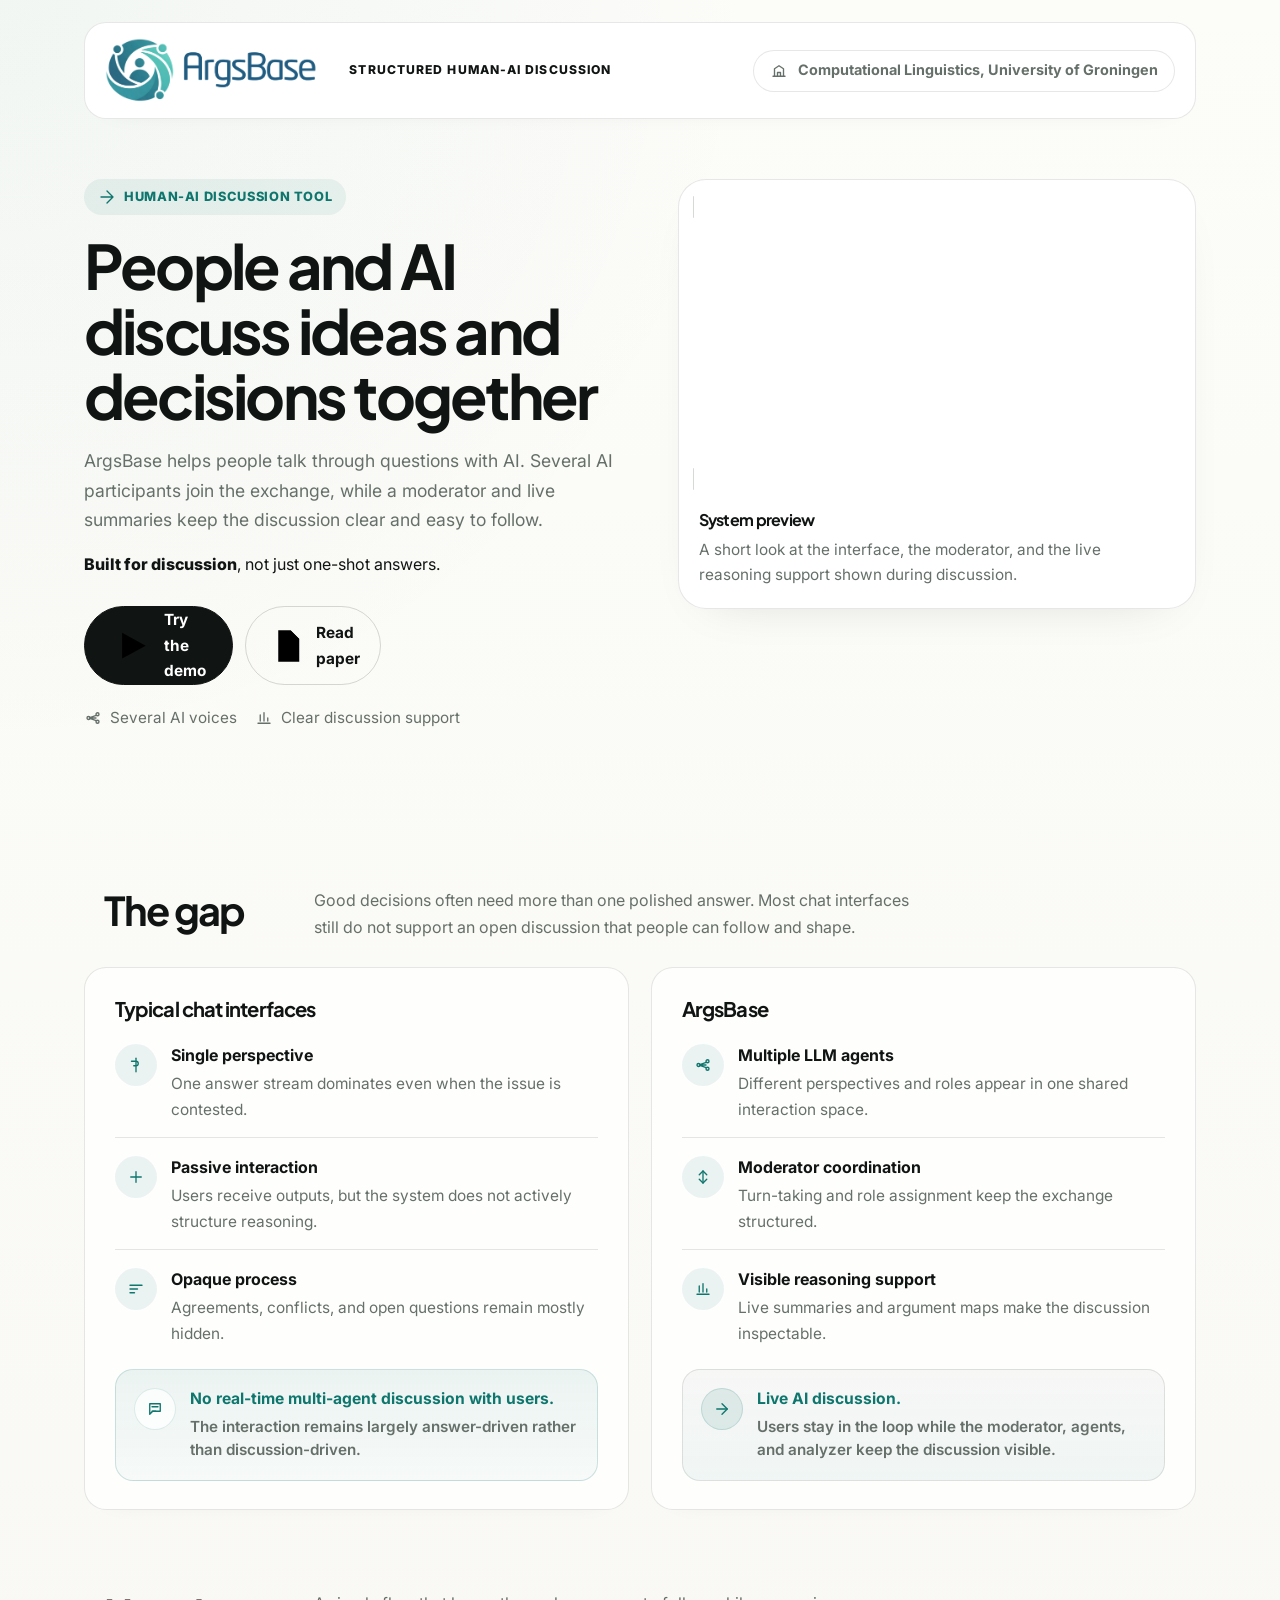
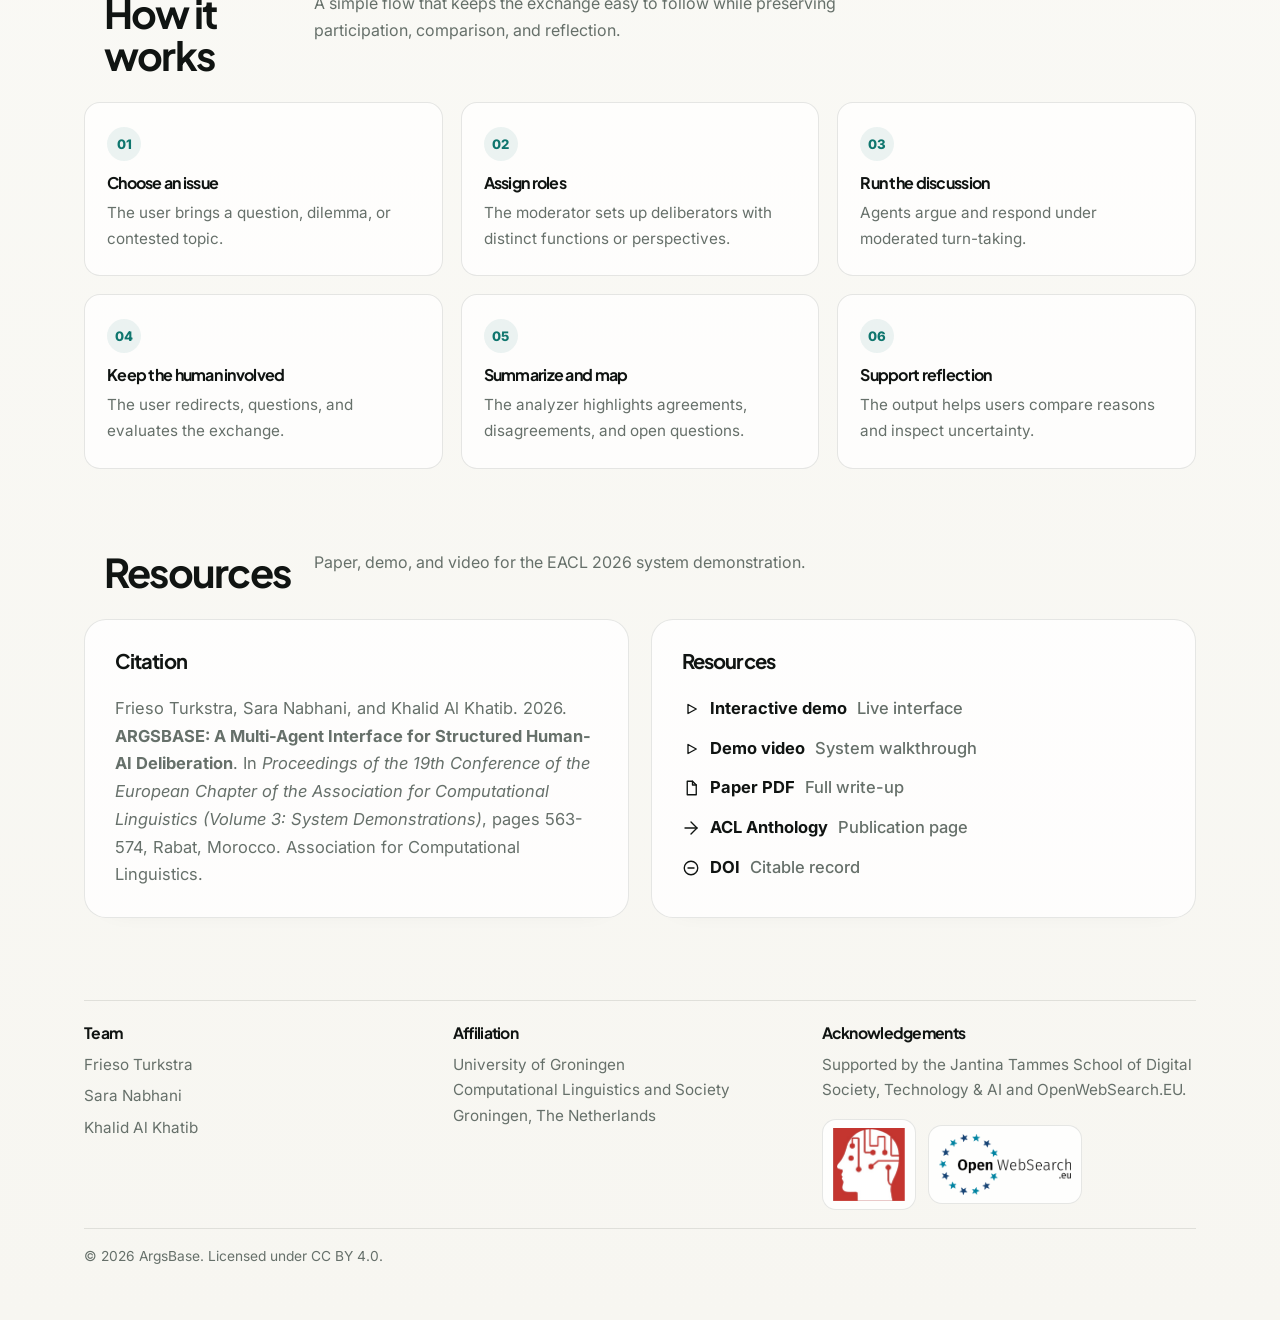
==== commit 60c97ada: "Update index.html" ====
--- a/index.html
+++ b/index.html
@@ -15,7 +15,7 @@
 <link rel="icon" type="image/svg+xml" href="assets/img/favicon.svg" />
 <link rel="preconnect" href="https://fonts.googleapis.com" />
 <link rel="preconnect" href="https://fonts.gstatic.com" crossorigin />
-<link href="https://fonts.googleapis.com/css2?family=Inter:wght@400;500;600;700;800&family=Manrope:wght@500;600;700;800&display=swap" rel="stylesheet" />
+<link href="https://fonts.googleapis.com/css2?family=Inter:wght@400;500;600;700;800&family=Plus+Jakarta+Sans:wght@500;600;700;800&display=swap" rel="stylesheet" />
 <style>
   :root {
     --bg: #f7f6f1;
@@ -32,7 +32,7 @@
     --radius-lg: 22px;
     --radius-md: 16px;
     --maxw: 1180px;
-    --heading: 'Manrope', 'Inter', sans-serif;
+    --heading: 'Plus Jakarta Sans', 'Inter', sans-serif;
   }
 
   * { box-sizing: border-box; margin: 0; padding: 0; }
@@ -55,16 +55,16 @@
   .container {
     max-width: var(--maxw);
     margin: 0 auto;
-    padding: 20px 32px 48px;
+    padding: 22px 34px 52px;
   }
 
   .nav {
     display: grid;
     grid-template-columns: minmax(0, 1fr) auto;
     align-items: center;
-    gap: 16px;
-    margin-bottom: 56px;
-    padding: 14px 18px;
+    gap: 18px;
+    margin-bottom: 60px;
+    padding: 14px 20px;
     background: #ffffff;
     border: 1px solid var(--line);
     border-radius: 22px;
@@ -75,20 +75,20 @@
     display: inline-flex;
     flex-direction: row;
     align-items: center;
-    gap: 16px;
+    gap: 14px;
     text-decoration: none;
     min-width: 0;
   }
 
   .brand img {
-    width: clamp(220px, 20vw, 285px);
+    width: clamp(210px, 18vw, 262px);
     height: auto;
     flex: 0 0 auto;
   }
 
   .brand-text {
     color: var(--text);
-    font-size: 0.74rem;
+    font-size: 0.76rem;
     font-weight: 800;
     letter-spacing: 0.09em;
     line-height: 1;
@@ -101,6 +101,7 @@
     display: flex;
     align-items: center;
     justify-content: flex-end;
+    align-self: center;
     flex-wrap: wrap;
     gap: 10px;
   }
@@ -141,8 +142,8 @@
     display: grid;
     grid-template-columns: minmax(0, 1.02fr) minmax(0, 0.98fr);
     align-items: start;
-    gap: 52px;
-    padding-bottom: 72px;
+    gap: 54px;
+    padding-bottom: 76px;
   }
 
   .eyebrow {
@@ -168,22 +169,22 @@
   }
 
   h1 {
-    font-size: clamp(2.8rem, 4.9vw, 4.25rem);
-    max-width: 11ch;
-    margin-bottom: 20px;
+    font-size: clamp(2.85rem, 4.8vw, 4.1rem);
+    max-width: 12ch;
+    margin-bottom: 18px;
   }
 
   .lead {
-    max-width: 59ch;
-    color: var(--muted);
-    font-size: clamp(1.03rem, 1.45vw, 1.12rem);
-    margin-bottom: 18px;
+    max-width: 62ch;
+    color: var(--muted);
+    font-size: clamp(1.02rem, 1.38vw, 1.10rem);
+    margin-bottom: 16px;
   }
 
   .hero-note {
     color: var(--text);
     font-size: 1rem;
-    margin-bottom: 26px;
+    margin-bottom: 28px;
   }
 
   .hero-note strong { font-weight: 800; }
@@ -270,25 +271,25 @@
   }
 
   .section {
-    padding-top: 76px;
+    padding-top: 80px;
   }
 
   .section-head {
     display: grid;
-    grid-template-columns: minmax(180px, 0.78fr) minmax(0, 1.22fr);
-    gap: 14px;
+    grid-template-columns: minmax(190px, 220px) minmax(0, 1fr);
+    gap: 10px;
     align-items: start;
     margin-bottom: 26px;
   }
 
   .section-head h2 {
-    font-size: clamp(1.9rem, 3.2vw, 2.65rem);
+    font-size: clamp(1.9rem, 3.1vw, 2.55rem);
     padding-top: 2px;
-    padding-left: 12px;
+    padding-left: 20px;
   }
 
   .section-head p {
-    max-width: 60ch;
+    max-width: 62ch;
     color: var(--muted);
     font-size: 1rem;
     line-height: 1.7;
@@ -299,7 +300,7 @@
   .paper {
     display: grid;
     grid-template-columns: repeat(2, minmax(0, 1fr));
-    gap: 24px;
+    gap: 22px;
     align-items: stretch;
   }
 
@@ -318,7 +319,7 @@
   }
 
   .resources-panel h3 {
-    padding-left: 12px;
+    padding-left: 0;
   }
 
   .feature-list {
@@ -363,7 +364,7 @@
   }
 
   .statement {
-    margin-top: 24px;
+    margin-top: 22px;
     padding: 18px 18px;
     border: 1px solid rgba(15,118,110,0.18);
     background: linear-gradient(180deg, rgba(15,118,110,0.08), rgba(15,118,110,0.03));
@@ -417,7 +418,7 @@
   .steps {
     display: grid;
     grid-template-columns: repeat(3, minmax(0, 1fr));
-    gap: 20px;
+    gap: 18px;
     align-items: stretch;
   }
 
@@ -475,7 +476,7 @@
   }
 
   footer {
-    margin-top: 78px;
+    margin-top: 82px;
     padding-top: 24px;
     border-top: 1px solid var(--line);
     color: var(--muted);
@@ -484,8 +485,8 @@
 
   .footer-grid {
     display: grid;
-    grid-template-columns: 1.1fr 1fr 1fr;
-    gap: 24px;
+    grid-template-columns: 1fr 1fr 1.08fr;
+    gap: 22px;
   }
 
   .footer-grid h3 {
@@ -569,9 +570,10 @@
     .container { padding: 18px 18px 40px; }
     .nav { grid-template-columns: 1fr; margin-bottom: 36px; padding: 14px; }
     .nav-meta { justify-content: flex-start; }
-    .brand { flex-direction: column; align-items: flex-start; gap: 14px; }
-    .brand img { width: min(340px, 88vw); }
+    .brand { flex-direction: column; align-items: flex-start; gap: 12px; }
+    .brand img { width: min(320px, 88vw); }
     .brand-text { max-width: none; }
+    .section-head h2 { padding-left: 0; }
     .hero { gap: 26px; padding-bottom: 48px; }
     .section { padding-top: 52px; }
     .panel { padding: 24px 20px 22px; }
@@ -601,11 +603,11 @@
         <div>
           <div class="eyebrow">
             <svg viewBox="0 0 24 24" aria-hidden="true"><path d="M4 12h16M12 4l8 8-8 8"></path></svg>
-            <span>Human-AI reasoning interface</span>
+            <span>Human-AI discussion tool</span>
           </div>
           <h1>People and AI discuss ideas and decisions together</h1>
-          <p class="lead">ArgsBase is a multi-agent interface where users discuss a question with several LLM agents, guided by a moderator and supported by real-time summaries and argument maps.</p>
-          <p class="hero-note"><strong>Where humans and AI become reasoning partners</strong>, not just answer providers.</p>
+          <p class="lead">ArgsBase helps people talk through questions with AI. Several AI participants join the exchange, while a moderator and live summaries keep the discussion clear and easy to follow.</p>
+          <p class="hero-note"><strong>Built for discussion</strong>, not just one-shot answers.</p>
           <div class="cta-row">
             <a class="button primary" href="https://quiet-pavlova-2ccf0b.netlify.app/" target="_blank" rel="noopener">
               <svg viewBox="0 0 24 24" aria-hidden="true"><polygon points="8 6 19 12 8 18 8 6"></polygon></svg>
@@ -619,11 +621,11 @@
           <div class="mini-row">
             <div class="mini">
               <svg viewBox="0 0 24 24" aria-hidden="true"><circle cx="6" cy="12" r="2"></circle><circle cx="18" cy="7" r="2"></circle><circle cx="18" cy="17" r="2"></circle><path d="M8 12h8M16.3 8.5l-8.6 3M16.3 15.5l-8.6-3"></path></svg>
-              <span>Multi-agent exchange</span>
+              <span>Several AI voices</span>
             </div>
             <div class="mini">
               <svg viewBox="0 0 24 24" aria-hidden="true"><path d="M4 19h16"></path><path d="M7 16V8"></path><path d="M12 16V5"></path><path d="M17 16v-4"></path></svg>
-              <span>Structured reasoning support</span>
+              <span>Clear discussion support</span>
             </div>
           </div>
         </div>
@@ -644,7 +646,7 @@
       <section class="section">
         <div class="section-head">
           <h2>The gap</h2>
-          <p>Critical thinking, decision-making, and democratic discourse need more than one polished answer. Most chat interfaces still do not support a structured discussion process.</p>
+          <p>Good decisions often need more than one polished answer. Most chat interfaces still do not support an open discussion that people can follow and shape.</p>
         </div>
         <div class="split">
           <article class="panel">
@@ -686,7 +688,7 @@
             </div>
             <div class="statement positive">
               <div class="statement-icon"><svg viewBox="0 0 24 24" aria-hidden="true"><path d="M5 12h14"></path><path d="M12 5l7 7-7 7"></path></svg></div>
-              <div class="statement-copy"><strong>Live agent exchange.</strong><span>Users stay in the loop while the moderator, deliberators, and analyzer keep discussion visible.</span></div>
+              <div class="statement-copy"><strong>Live AI discussion.</strong><span>Users stay in the loop while the moderator, agents, and analyzer keep the discussion visible.</span></div>
             </div>
           </article>
         </div>
@@ -695,7 +697,7 @@
       <section class="section">
         <div class="section-head">
           <h2>How it works</h2>
-          <p>A compact flow that keeps the interaction simple while preserving structure, participation, and reflection.</p>
+          <p>A simple flow that keeps the exchange easy to follow while preserving participation, comparison, and reflection.</p>
         </div>
         <div class="steps">
           <article class="step"><div class="step-num">01</div><h3>Choose an issue</h3><p>The user brings a question, dilemma, or contested topic.</p></article>
@@ -709,8 +711,8 @@
 
       <section class="section">
         <div class="section-head">
-          <h2>Paper and links</h2>
-          <p>Accepted at EACL 2026 System Demonstrations.</p>
+          <h2>Resources</h2>
+          <p>Paper, demo, and video for the EACL 2026 system demonstration.</p>
         </div>
         <div class="paper">
           <article class="panel">
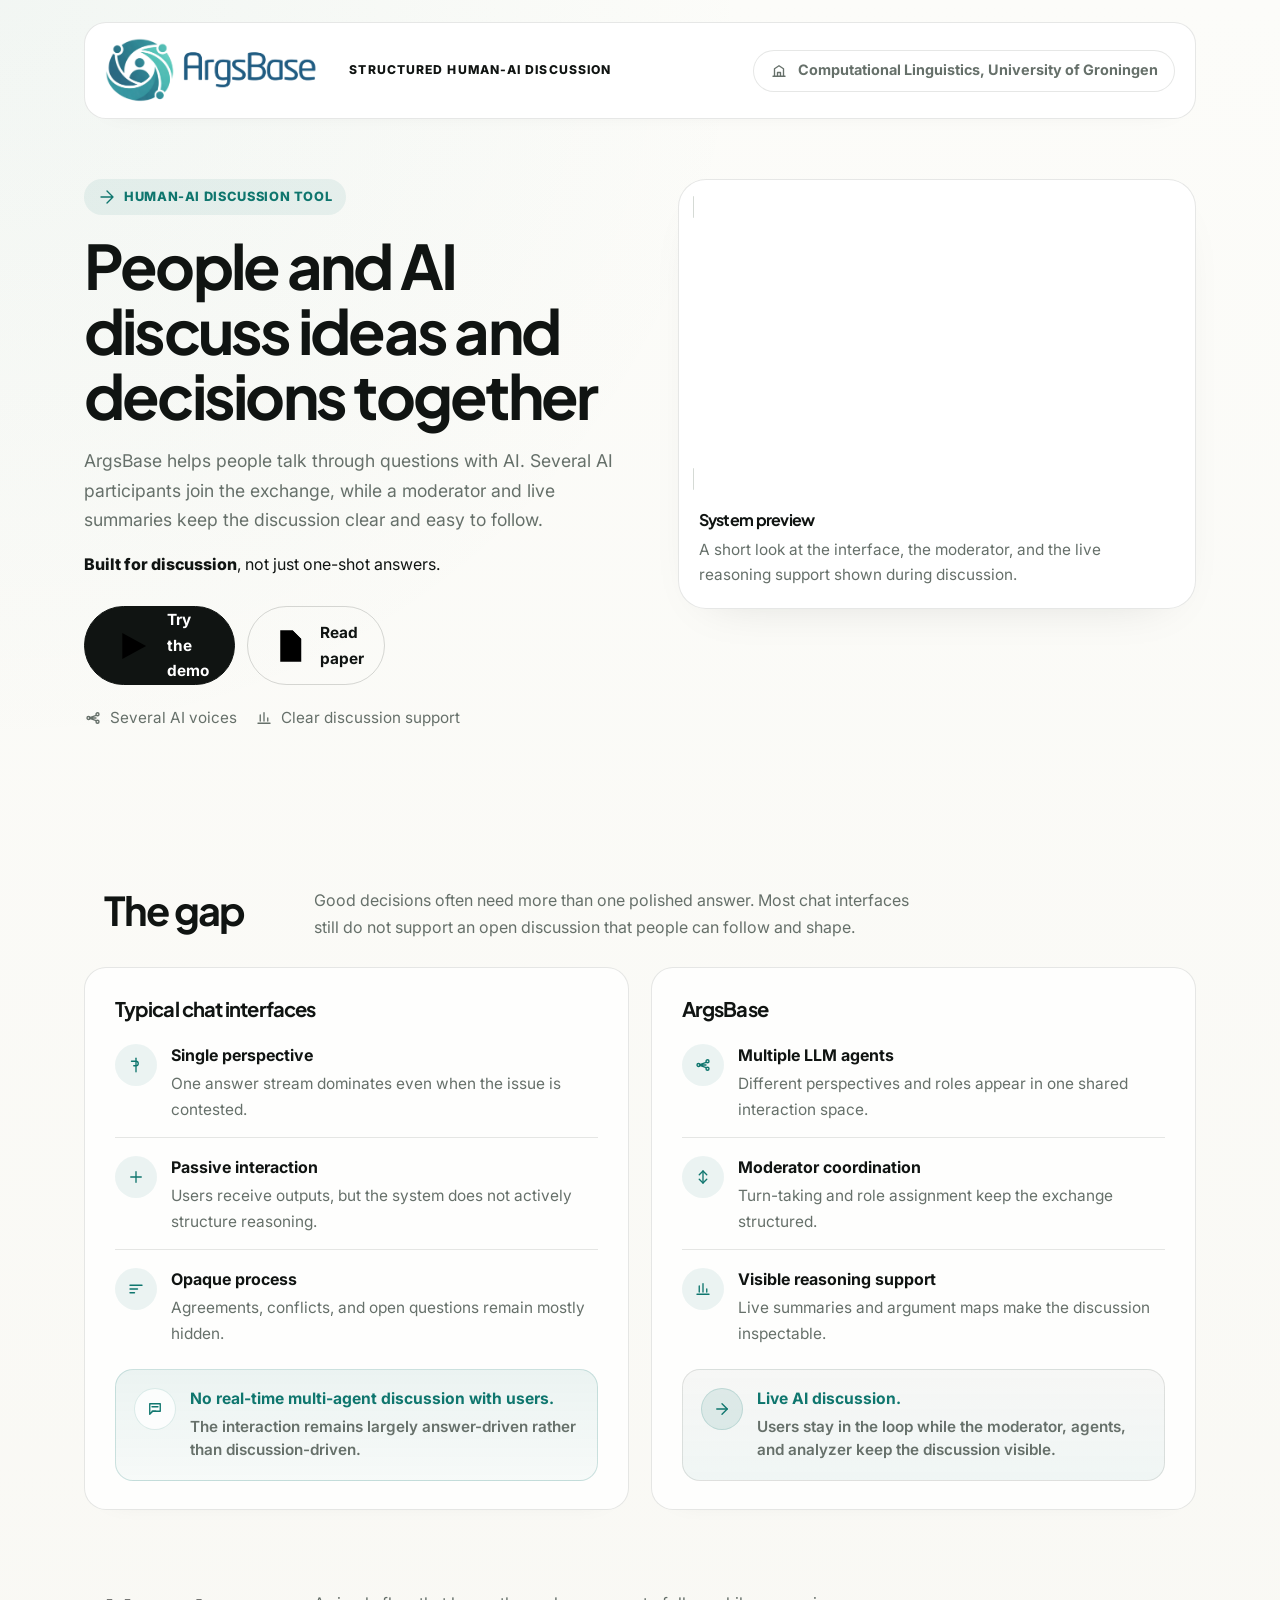
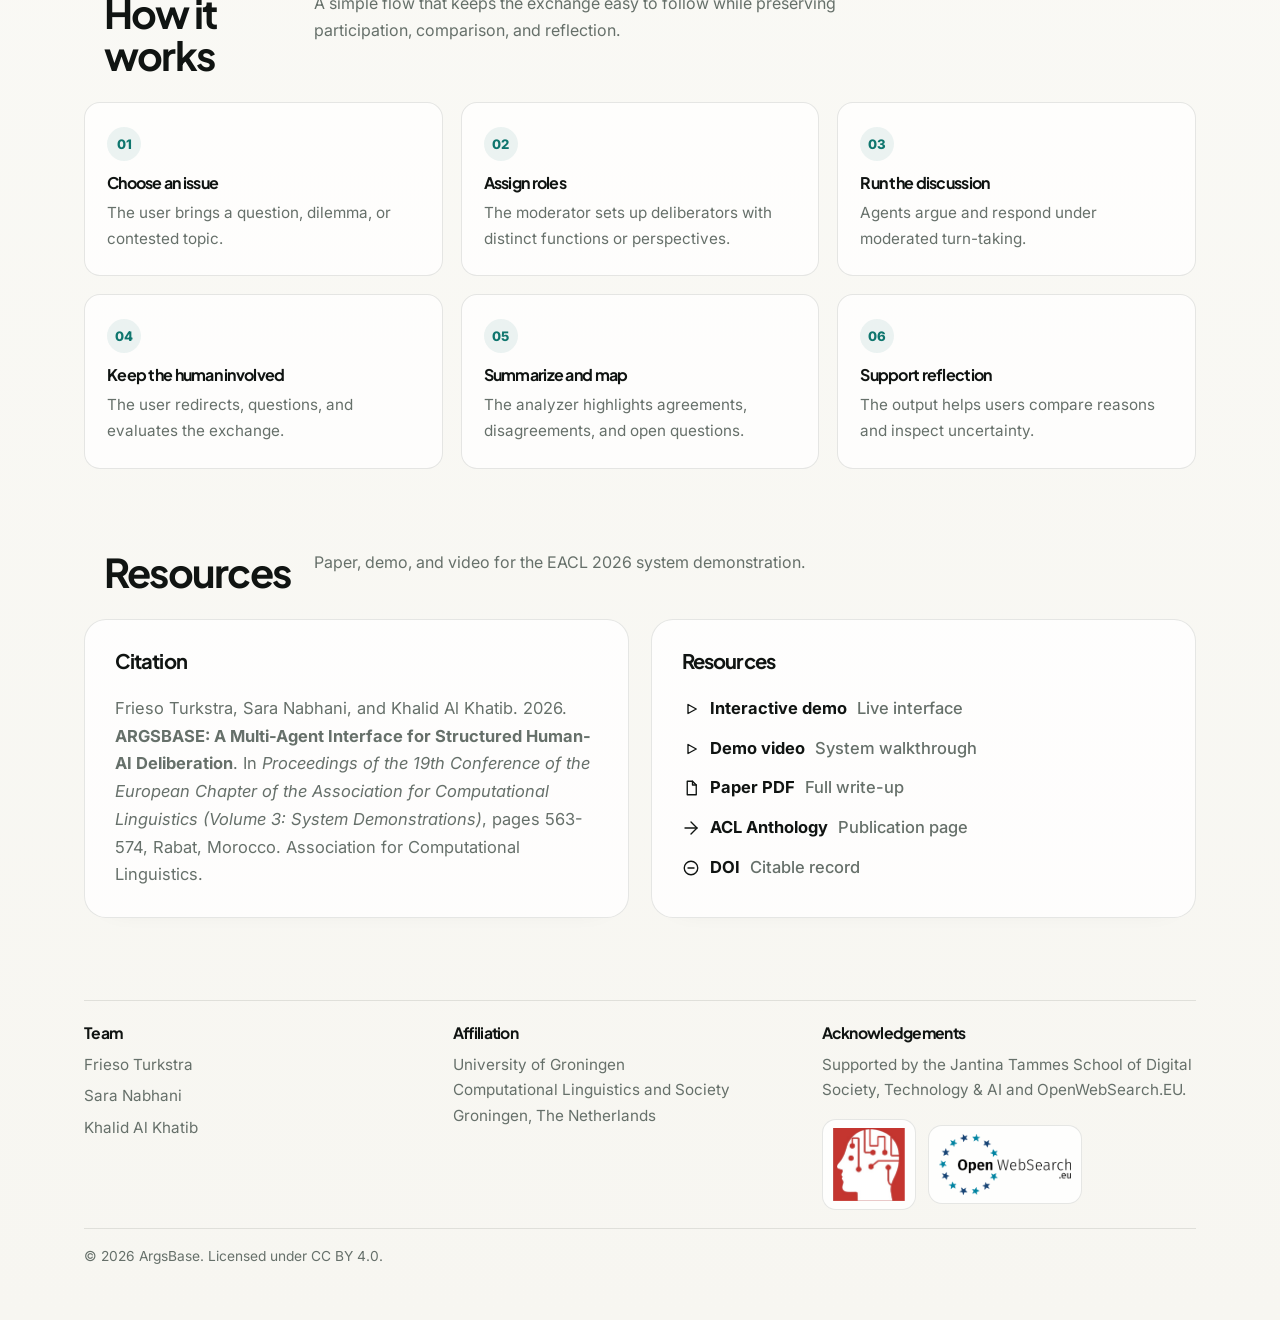
==== commit f4a6e77c: "Update index.html" ====
--- a/index.html
+++ b/index.html
@@ -200,7 +200,7 @@
     display: inline-flex;
     align-items: center;
     justify-content: center;
-    gap: 8px;
+    gap: 10px;
     min-height: 52px;
     padding: 0 20px;
     border-radius: 999px;
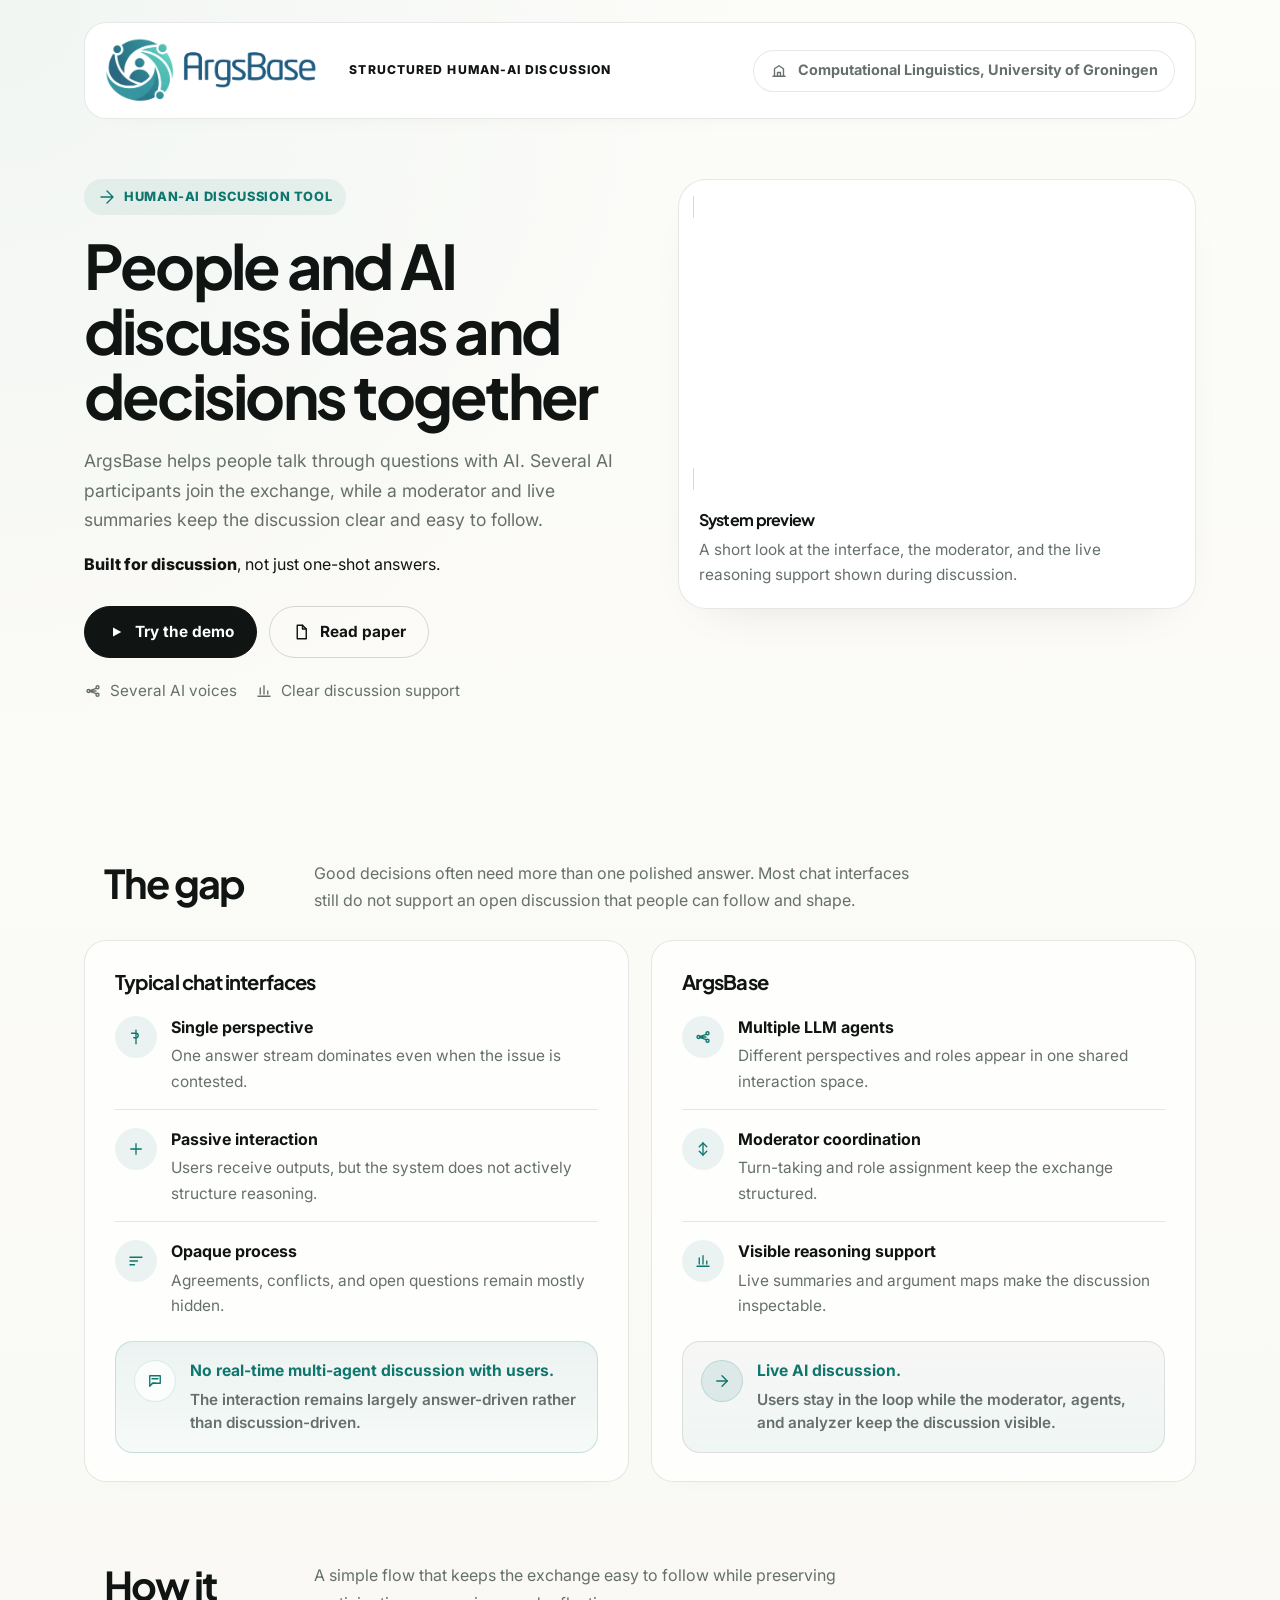
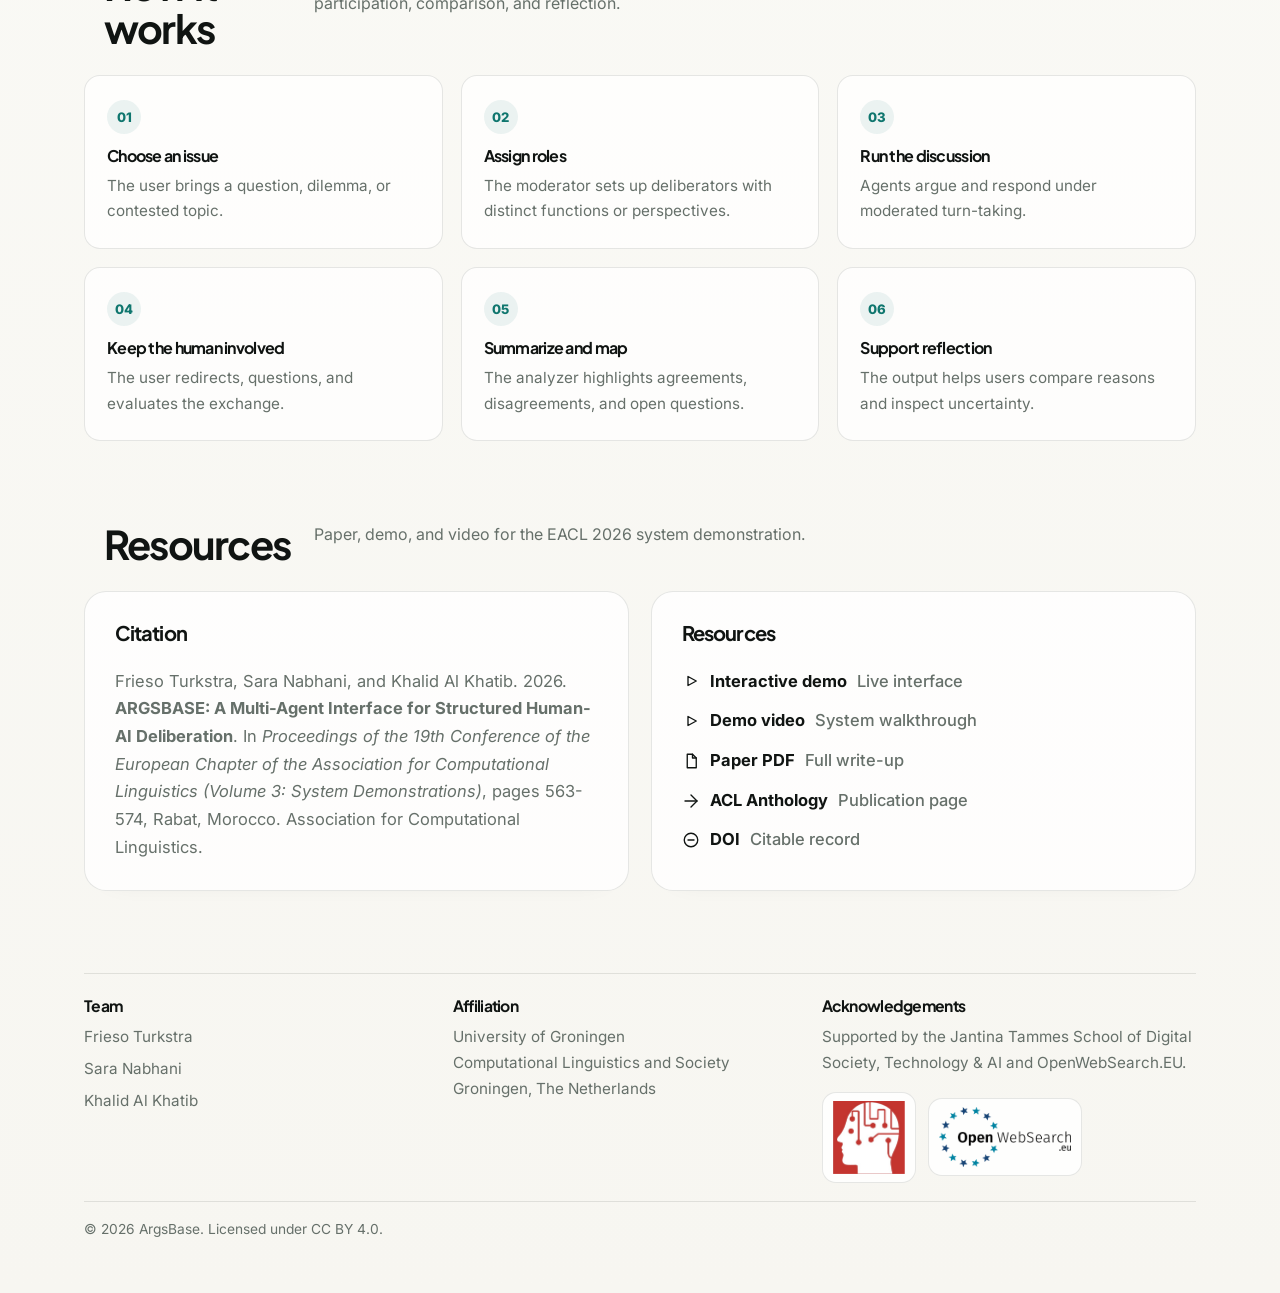
==== commit 38e0fc3d: "Update index.html" ====
--- a/index.html
+++ b/index.html
@@ -192,6 +192,7 @@
   .cta-row {
     display: flex;
     flex-wrap: wrap;
+    align-items: center;
     gap: 12px;
     margin-bottom: 20px;
   }
@@ -202,14 +203,35 @@
     justify-content: center;
     gap: 10px;
     min-height: 52px;
-    padding: 0 20px;
+    padding: 0 22px;
     border-radius: 999px;
     text-decoration: none;
     border: 1px solid var(--line-strong);
     background: transparent;
     font-size: 0.96rem;
     font-weight: 700;
+    line-height: 1;
+    white-space: nowrap;
+    flex: 0 0 auto;
+    -webkit-appearance: none;
+    appearance: none;
     transition: transform 0.18s ease, background 0.18s ease, border-color 0.18s ease;
+  }
+
+  .button svg {
+    width: 18px;
+    height: 18px;
+    stroke: currentColor;
+    fill: none;
+    stroke-width: 1.9;
+    stroke-linecap: round;
+    stroke-linejoin: round;
+    flex: 0 0 auto;
+  }
+
+  .button svg polygon {
+    fill: currentColor;
+    stroke: none;
   }
 
   .button.primary {
